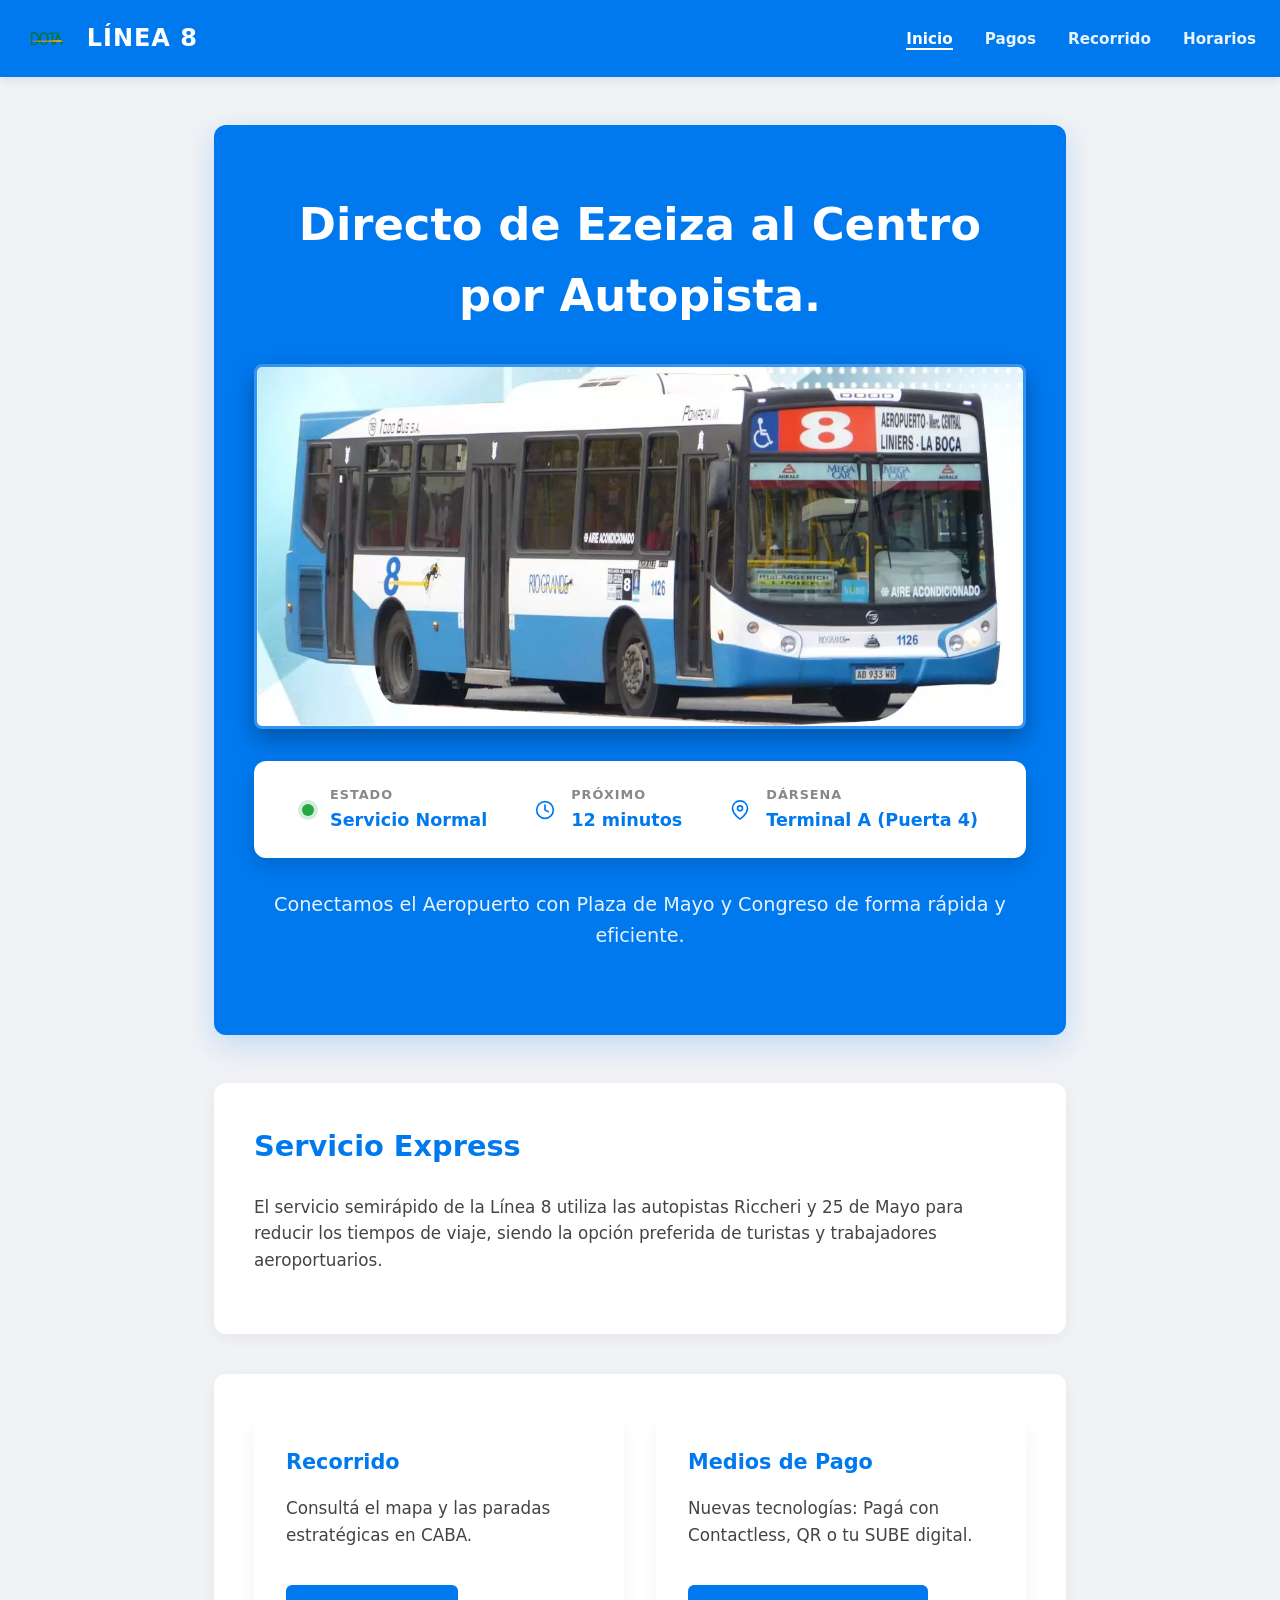
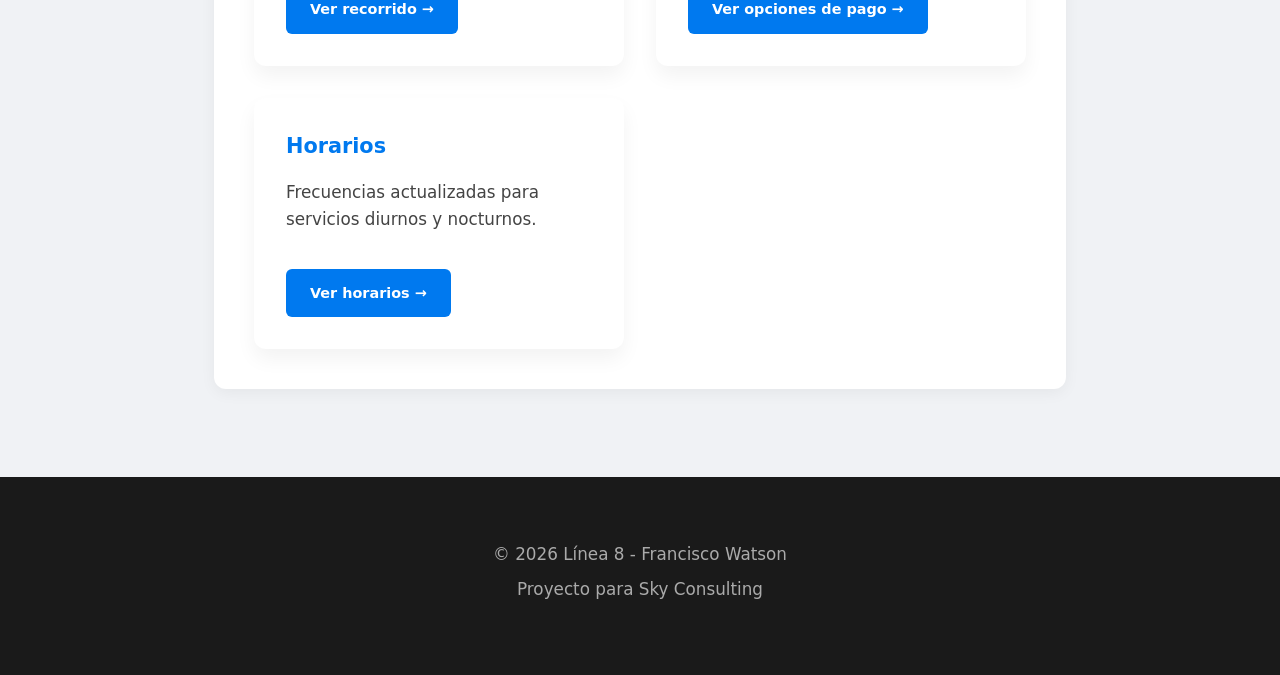
==== index.html @ 2a861554 "Agregar html's, script y style" ====
<!DOCTYPE html>
<html lang="es">
<head>
    <meta charset="UTF-8">
    <meta name="viewport" content="width=device-width, initial-scale=1.0">
    <title>Línea 8 - Semirápido | Inicio</title>
    <link rel="stylesheet" href="css/style.css">
</head>
<body>
    <header>
        <div class="logo">
            <img src="Dota_logo.png" alt="Logo DOTA" class="dota-logo">
            <h1>Línea 8</h1>
        </div>
        <div class="menu-toggle">
            <span></span>
            <span></span>
            <span></span>
        </div>
        <nav>
            <ul>
                <li><a href="index.html" class="active">Inicio</a></li>
                <li><a href="pagos.html">Pagos</a></li>
                <li><a href="recorrido.html">Recorrido</a></li>
                <li><a href="horarios.html">Horarios</a></li>
            </ul>
        </nav>
    </header>

    <main>
        <section class="hero-simple">
            <h2>Directo de Ezeiza al Centro por Autopista.</h2>
            <div class="hero-image-container">
                <img src="linea-8.webp" alt="Colectivo Línea 8 Semirápido" class="hero-bus-image">
            </div>

            <!-- Panel de Información Rápida (UX Upgrade) -->
            <div class="status-panel">
                <div class="status-item">
                    <div class="status-indicator live"></div>
                    <div class="status-text">
                        <strong>Estado</strong>
                        <span>Servicio Normal</span>
                    </div>
                </div>
                <div class="status-item">
                    <div class="status-indicator info">
                        <svg width="20" height="20" viewBox="0 0 24 24" fill="none" stroke="currentColor" stroke-width="2" stroke-linecap="round" stroke-linejoin="round"><circle cx="12" cy="12" r="10"></circle><polyline points="12 6 12 12 16 14"></polyline></svg>
                    </div>
                    <div class="status-text">
                        <strong>Próximo</strong>
                        <span>12 minutos</span>
                    </div>
                </div>
                <div class="status-item">
                    <div class="status-indicator info">
                        <svg width="20" height="20" viewBox="0 0 24 24" fill="none" stroke="currentColor" stroke-width="2" stroke-linecap="round" stroke-linejoin="round"><path d="M21 10c0 7-9 13-9 13s-9-6-9-13a9 9 0 0 1 18 0z"></path><circle cx="12" cy="10" r="3"></circle></svg>
                    </div>
                    <div class="status-text">
                        <strong>Dársena</strong>
                        <span>Terminal A (Puerta 4)</span>
                    </div>
                </div>
            </div>

            <p>Conectamos el Aeropuerto con Plaza de Mayo y Congreso de forma rápida y eficiente.</p>
        </section>

        <section id="bienvenida">
            <h2>Servicio Express</h2>
            <p>El servicio semirápido de la Línea 8 utiliza las autopistas Riccheri y 25 de Mayo para reducir los tiempos de viaje, siendo la opción preferida de turistas y trabajadores aeroportuarios.</p>
        </section>

        <section id="accesos-rapidos" class="grid-cards">
            <div class="card">
                <h3>Recorrido</h3>
                <p>Consultá el mapa y las paradas estratégicas en CABA.</p>
                <a href="recorrido.html">Ver recorrido →</a>
            </div>
            <div class="card">
                <h3>Medios de Pago</h3>
                <p>Nuevas tecnologías: Pagá con Contactless, QR o tu SUBE digital.</p>
                <a href="pagos.html">Ver opciones de pago →</a>
            </div>
            <div class="card">
                <h3>Horarios</h3>
                <p>Frecuencias actualizadas para servicios diurnos y nocturnos.</p>
                <a href="horarios.html">Ver horarios →</a>
            </div>
        </section>
    </main>

    <footer>
        <div class="footer-content">
            <p>&copy; 2026 Línea 8 - Francisco Watson</p>
            <p>Proyecto para Sky Consulting</p>
        </div>
    </footer>

    <script src="js/script.js"></script>
</body>
</html>
---- css/style.css ----
/* Variables de Color - Línea 8 Corporativo */
:root {
    --azul-corporativo: rgb(0, 121, 239);
    --azul-oscuro: rgb(0, 90, 180);
    --blanco: #ffffff;
    --gris-texto: #1a1a1a;
    --gris-suave: #f0f2f5;
    --borde: #d1d9e0;
    --fuente-principal: 'Segoe UI', system-ui, -apple-system, sans-serif;
}

/* Reset y Base */
* {
    margin: 0;
    padding: 0;
    box-sizing: border-box;
}

body {
    font-family: var(--fuente-principal);
    line-height: 1.6;
    color: var(--gris-texto);
    background-color: var(--gris-suave);
    -webkit-font-smoothing: antialiased;
}

/* Header Impactante */
header {
    background-color: var(--azul-corporativo);
    color: var(--blanco);
    padding: 1.2rem 1.5rem;
    position: sticky;
    top: 0;
    z-index: 1000;
    display: flex;
    justify-content: space-between;
    align-items: center;
    box-shadow: 0 2px 10px rgba(0,0,0,0.1);
}

.logo {
    display: flex;
    align-items: center;
    gap: 1rem;
}

.dota-logo {
    height: 35px;
    width: auto;
    /* Eliminado el filtro para respetar los colores originales de DOTA */
}

.logo h1 {
    font-size: 1.5rem;
    color: var(--blanco);
    font-weight: 800;
    text-transform: uppercase;
    letter-spacing: 1px;
}

nav ul {
    list-style: none;
    display: flex;
    gap: 2rem;
}

nav ul li a {
    color: rgba(255, 255, 255, 0.9);
    text-decoration: none;
    font-size: 0.95rem;
    font-weight: 600;
    transition: color 0.3s;
}

nav ul li a:hover, nav ul li a.active {
    color: var(--blanco);
    border-bottom: 2px solid var(--blanco);
}

.menu-toggle {
    display: none;
    flex-direction: column;
    gap: 5px;
    cursor: pointer;
}

.menu-toggle span {
    width: 25px;
    height: 3px;
    background-color: var(--blanco);
}

/* Layout */
main {
    max-width: 900px;
    margin: 0 auto;
    padding: 3rem 1.5rem;
}

section {
    background: var(--blanco);
    padding: 2.5rem;
    border-radius: 12px;
    margin-bottom: 2.5rem;
    box-shadow: 0 4px 15px rgba(0,0,0,0.05);
}

h2 {
    font-size: 1.8rem;
    color: var(--azul-corporativo);
    margin-bottom: 1.5rem;
    font-weight: 700;
}

p {
    margin-bottom: 1.25rem;
    font-size: 1.05rem;
    color: #444;
}

/* Hero con Color */
.hero-simple {
    background: var(--azul-corporativo);
    color: var(--blanco);
    padding: 4rem 2.5rem;
    border-radius: 12px;
    text-align: center;
    margin-bottom: 3rem;
    box-shadow: 0 10px 30px rgba(0, 121, 239, 0.2);
}

.hero-simple h2 {
    color: var(--blanco);
    font-size: 2.8rem;
    margin-bottom: 1rem;
}

.hero-simple p {
    color: rgba(255, 255, 255, 0.9);
    font-size: 1.2rem;
}

/* Estilos para la imagen del colectivo */
.hero-image-container {
    margin: 2rem 0;
    width: 100%;
    display: flex;
    justify-content: center;
}

.hero-bus-image {
    max-width: 100%;
    height: auto;
    border-radius: 8px;
    box-shadow: 0 10px 25px rgba(0, 0, 0, 0.3);
    border: 3px solid rgba(255, 255, 255, 0.2);
}

/* Panel de Estado - UX Upgrade */
.status-panel {
    display: flex;
    justify-content: space-around;
    background: var(--blanco);
    padding: 1.5rem;
    border-radius: 12px;
    margin: 2rem 0;
    box-shadow: 0 8px 20px rgba(0, 0, 0, 0.15);
    color: var(--gris-texto);
}

.status-item {
    display: flex;
    align-items: center;
    gap: 1rem;
    text-align: left;
}

.status-indicator {
    display: flex;
    align-items: center;
    justify-content: center;
}

.status-indicator.live {
    width: 12px;
    height: 12px;
    background-color: #28a745;
    border-radius: 50%;
    box-shadow: 0 0 0 4px rgba(40, 167, 69, 0.2);
}

.status-indicator.info {
    color: var(--azul-corporativo);
}

.status-text {
    display: flex;
    flex-direction: column;
}

.status-text strong {
    font-size: 0.8rem;
    text-transform: uppercase;
    color: #888;
    letter-spacing: 1px;
}

.status-text span {
    font-size: 1.1rem;
    font-weight: 700;
    color: var(--azul-corporativo);
}

/* Responsive Status Panel */
@media (max-width: 600px) {
    .status-panel {
        flex-direction: column;
        gap: 1.5rem;
        align-items: flex-start;
        padding-left: 2.5rem;
    }
}

/* Cards con más presencia */
.grid-cards {
    display: grid;
    grid-template-columns: repeat(auto-fit, minmax(280px, 1fr));
    gap: 2rem;
}

.card {
    border: none;
    padding: 2rem;
    border-radius: 12px;
    background: var(--blanco);
    box-shadow: 0 10px 20px rgba(0,0,0,0.05);
    transition: transform 0.3s ease;
}

.card:hover {
    transform: translateY(-5px);
}

.card h3 {
    font-size: 1.3rem;
    margin-bottom: 1rem;
    color: var(--azul-corporativo);
}

.card a {
    display: inline-block;
    margin-top: 1rem;
    padding: 0.8rem 1.5rem;
    background-color: var(--azul-corporativo);
    color: var(--blanco);
    text-decoration: none;
    border-radius: 6px;
    font-weight: 600;
    font-size: 0.9rem;
}

/* Tablas */
.table-container {
    border-radius: 8px;
    overflow: hidden;
    box-shadow: 0 5px 15px rgba(0,0,0,0.05);
}

table {
    width: 100%;
    border-collapse: collapse;
}

th {
    background-color: var(--azul-corporativo);
    color: var(--blanco);
    font-weight: 600;
    text-align: left;
    padding: 1.2rem;
}

td {
    padding: 1.2rem;
    border-top: 1px solid var(--gris-suave);
}

/* Alertas */
.alert {
    background-color: #e3f2fd;
    border-left: 6px solid var(--azul-corporativo);
    padding: 1.5rem;
    margin: 2rem 0;
    border-radius: 0 8px 8px 0;
}

/* Footer */
footer {
    background-color: #1a1a1a;
    color: #fff;
    padding: 4rem 1.5rem;
    text-align: center;
}

.footer-content p {
    color: #aaa;
    margin-bottom: 0.5rem;
}

/* Responsive */
@media (max-width: 768px) {
    .menu-toggle {
        display: flex;
    }

    nav ul {
        display: none;
        flex-direction: column;
        position: absolute;
        top: 100%;
        left: 0;
        right: 0;
        background: var(--azul-corporativo);
        padding: 2rem;
        gap: 1.5rem;
    }

    nav ul.active {
        display: flex;
    }

    .hero-simple h2 {
        font-size: 2rem;
    }
}
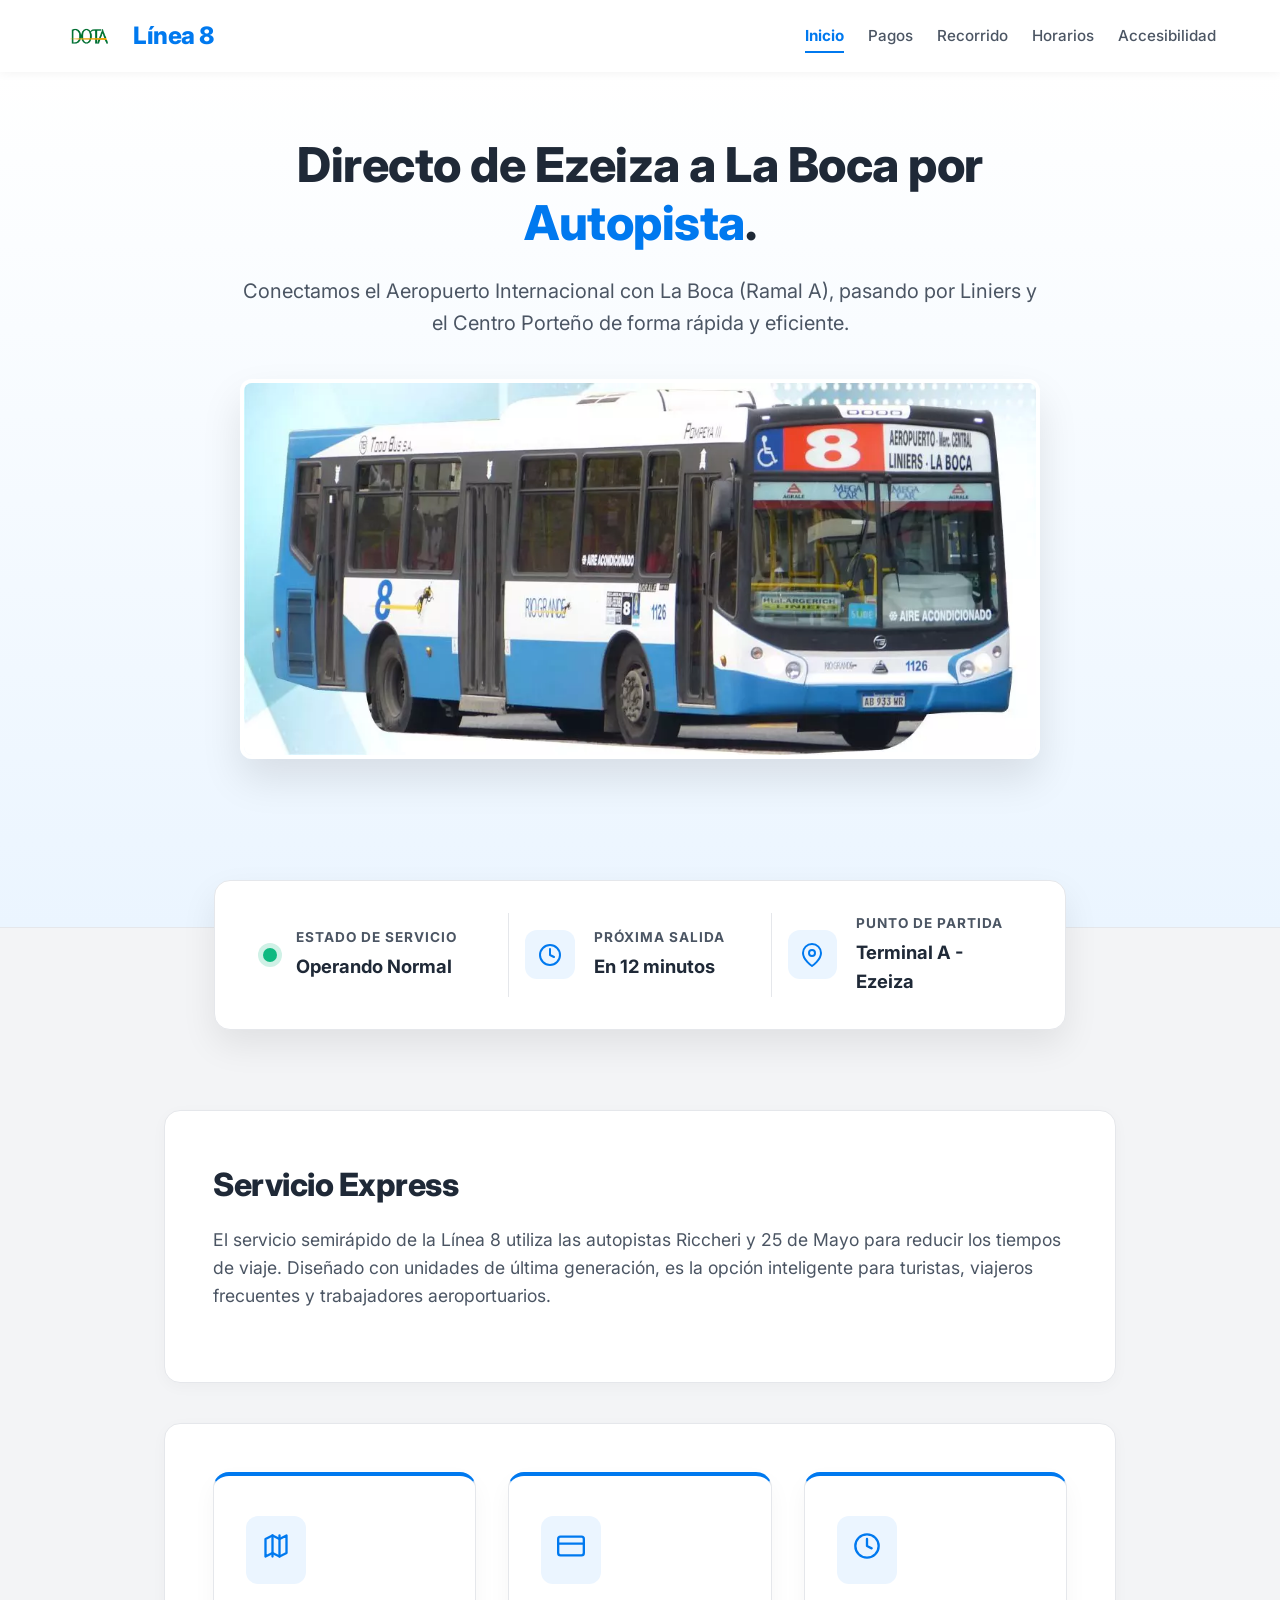
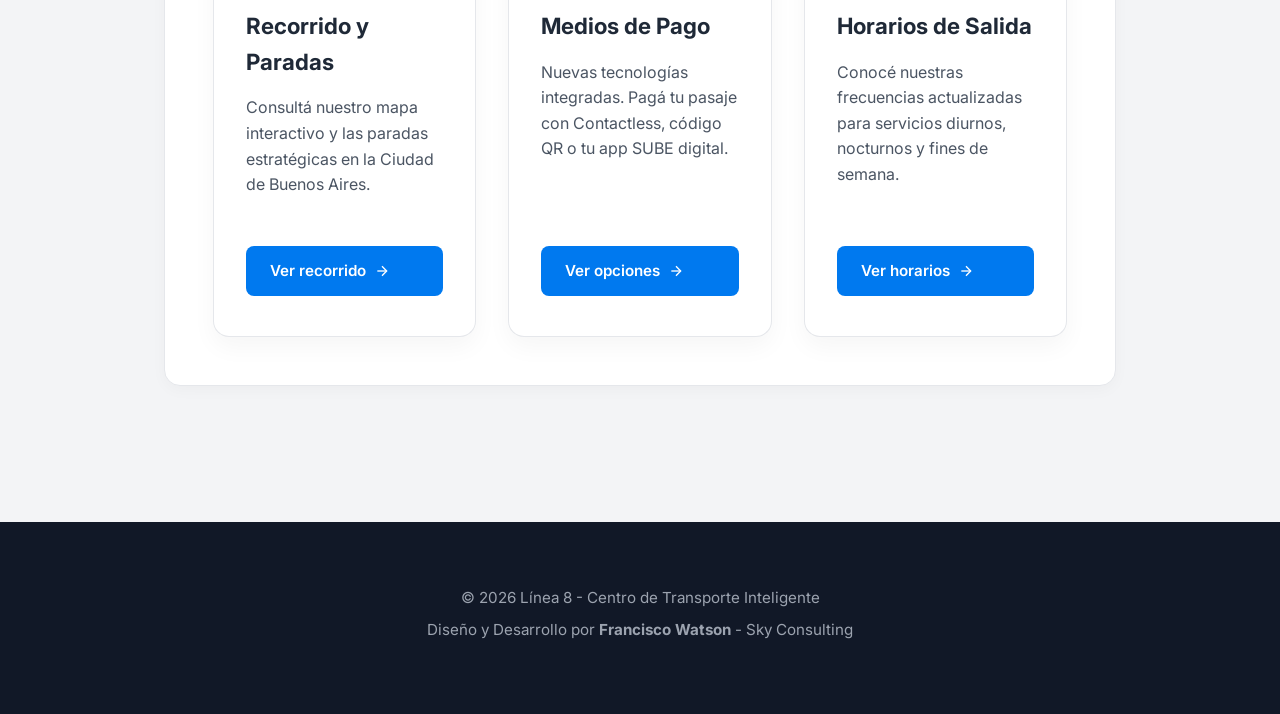
==== commit 3b90d9ea: "Ajustar estilos" ====
--- a/index.html
+++ b/index.html
@@ -4,6 +4,10 @@
     <meta charset="UTF-8">
     <meta name="viewport" content="width=device-width, initial-scale=1.0">
     <title>Línea 8 - Semirápido | Inicio</title>
+    <!-- Google Fonts: Inter para un look premium -->
+    <link rel="preconnect" href="https://fonts.googleapis.com">
+    <link rel="preconnect" href="https://fonts.gstatic.com" crossorigin>
+    <link href="https://fonts.googleapis.com/css2?family=Inter:wght@400;500;600;700;800&display=swap" rel="stylesheet">
     <link rel="stylesheet" href="css/style.css">
 </head>
 <body>
@@ -23,77 +27,98 @@
                 <li><a href="pagos.html">Pagos</a></li>
                 <li><a href="recorrido.html">Recorrido</a></li>
                 <li><a href="horarios.html">Horarios</a></li>
+                <li><a href="accesibilidad.html">Accesibilidad</a></li>
             </ul>
         </nav>
     </header>
 
-    <main>
-        <section class="hero-simple">
-            <h2>Directo de Ezeiza al Centro por Autopista.</h2>
+    <div class="hero-wrapper">
+        <div class="hero-content">
+            <h2>Directo de Ezeiza a La Boca por <span>Autopista</span>.</h2>
+            <p>Conectamos el Aeropuerto Internacional con La Boca (Ramal A), pasando por Liniers y el Centro Porteño de forma rápida y eficiente.</p>
             <div class="hero-image-container">
                 <img src="linea-8.webp" alt="Colectivo Línea 8 Semirápido" class="hero-bus-image">
             </div>
+        </div>
+    </div>
 
-            <!-- Panel de Información Rápida (UX Upgrade) -->
-            <div class="status-panel">
-                <div class="status-item">
-                    <div class="status-indicator live"></div>
-                    <div class="status-text">
-                        <strong>Estado</strong>
-                        <span>Servicio Normal</span>
-                    </div>
-                </div>
-                <div class="status-item">
-                    <div class="status-indicator info">
-                        <svg width="20" height="20" viewBox="0 0 24 24" fill="none" stroke="currentColor" stroke-width="2" stroke-linecap="round" stroke-linejoin="round"><circle cx="12" cy="12" r="10"></circle><polyline points="12 6 12 12 16 14"></polyline></svg>
-                    </div>
-                    <div class="status-text">
-                        <strong>Próximo</strong>
-                        <span>12 minutos</span>
-                    </div>
-                </div>
-                <div class="status-item">
-                    <div class="status-indicator info">
-                        <svg width="20" height="20" viewBox="0 0 24 24" fill="none" stroke="currentColor" stroke-width="2" stroke-linecap="round" stroke-linejoin="round"><path d="M21 10c0 7-9 13-9 13s-9-6-9-13a9 9 0 0 1 18 0z"></path><circle cx="12" cy="10" r="3"></circle></svg>
-                    </div>
-                    <div class="status-text">
-                        <strong>Dársena</strong>
-                        <span>Terminal A (Puerta 4)</span>
-                    </div>
+    <!-- Panel de Información Rápida superpuesto al Hero -->
+    <div class="status-panel-container">
+        <div class="status-panel">
+            <div class="status-item">
+                <div class="status-indicator live"></div>
+                <div class="status-text">
+                    <strong>Estado de servicio</strong>
+                    <span>Operando Normal</span>
                 </div>
             </div>
+            <div class="status-item">
+                <div class="status-indicator info">
+                    <svg width="24" height="24" viewBox="0 0 24 24" fill="none" stroke="currentColor" stroke-width="2" stroke-linecap="round" stroke-linejoin="round"><circle cx="12" cy="12" r="10"></circle><polyline points="12 6 12 12 16 14"></polyline></svg>
+                </div>
+                <div class="status-text">
+                    <strong>Próxima Salida</strong>
+                    <span>En 12 minutos</span>
+                </div>
+            </div>
+            <div class="status-item">
+                <div class="status-indicator info">
+                    <svg width="24" height="24" viewBox="0 0 24 24" fill="none" stroke="currentColor" stroke-width="2" stroke-linecap="round" stroke-linejoin="round"><path d="M21 10c0 7-9 13-9 13s-9-6-9-13a9 9 0 0 1 18 0z"></path><circle cx="12" cy="10" r="3"></circle></svg>
+                </div>
+                <div class="status-text">
+                    <strong>Punto de Partida</strong>
+                    <span>Terminal A - Ezeiza</span>
+                </div>
+            </div>
+        </div>
+    </div>
 
-            <p>Conectamos el Aeropuerto con Plaza de Mayo y Congreso de forma rápida y eficiente.</p>
-        </section>
-
+    <main>
         <section id="bienvenida">
             <h2>Servicio Express</h2>
-            <p>El servicio semirápido de la Línea 8 utiliza las autopistas Riccheri y 25 de Mayo para reducir los tiempos de viaje, siendo la opción preferida de turistas y trabajadores aeroportuarios.</p>
+            <p>El servicio semirápido de la Línea 8 utiliza las autopistas Riccheri y 25 de Mayo para reducir los tiempos de viaje. Diseñado con unidades de última generación, es la opción inteligente para turistas, viajeros frecuentes y trabajadores aeroportuarios.</p>
         </section>
 
         <section id="accesos-rapidos" class="grid-cards">
             <div class="card">
-                <h3>Recorrido</h3>
-                <p>Consultá el mapa y las paradas estratégicas en CABA.</p>
-                <a href="recorrido.html">Ver recorrido →</a>
+                <div class="card-icon">
+                    <svg width="28" height="28" viewBox="0 0 24 24" fill="none" stroke="currentColor" stroke-width="2" stroke-linecap="round" stroke-linejoin="round"><polygon points="3 6 9 3 15 6 21 3 21 18 15 21 9 18 3 21"></polygon><line x1="9" y1="3" x2="9" y2="21"></line><line x1="15" y1="3" x2="15" y2="21"></line></svg>
+                </div>
+                <h3>Recorrido y Paradas</h3>
+                <p>Consultá nuestro mapa interactivo y las paradas estratégicas en la Ciudad de Buenos Aires.</p>
+                <a href="recorrido.html">Ver recorrido 
+                    <svg width="16" height="16" viewBox="0 0 24 24" fill="none" stroke="currentColor" stroke-width="2"><line x1="5" y1="12" x2="19" y2="12"></line><polyline points="12 5 19 12 12 19"></polyline></svg>
+                </a>
             </div>
+            
             <div class="card">
+                <div class="card-icon">
+                    <svg width="28" height="28" viewBox="0 0 24 24" fill="none" stroke="currentColor" stroke-width="2" stroke-linecap="round" stroke-linejoin="round"><rect x="1" y="4" width="22" height="16" rx="2" ry="2"></rect><line x1="1" y1="10" x2="23" y2="10"></line></svg>
+                </div>
                 <h3>Medios de Pago</h3>
-                <p>Nuevas tecnologías: Pagá con Contactless, QR o tu SUBE digital.</p>
-                <a href="pagos.html">Ver opciones de pago →</a>
+                <p>Nuevas tecnologías integradas. Pagá tu pasaje con Contactless, código QR o tu app SUBE digital.</p>
+                <a href="pagos.html">Ver opciones 
+                    <svg width="16" height="16" viewBox="0 0 24 24" fill="none" stroke="currentColor" stroke-width="2"><line x1="5" y1="12" x2="19" y2="12"></line><polyline points="12 5 19 12 12 19"></polyline></svg>
+                </a>
             </div>
+            
             <div class="card">
-                <h3>Horarios</h3>
-                <p>Frecuencias actualizadas para servicios diurnos y nocturnos.</p>
-                <a href="horarios.html">Ver horarios →</a>
+                <div class="card-icon">
+                    <svg width="28" height="28" viewBox="0 0 24 24" fill="none" stroke="currentColor" stroke-width="2" stroke-linecap="round" stroke-linejoin="round"><circle cx="12" cy="12" r="10"></circle><polyline points="12 6 12 12 16 14"></polyline></svg>
+                </div>
+                <h3>Horarios de Salida</h3>
+                <p>Conocé nuestras frecuencias actualizadas para servicios diurnos, nocturnos y fines de semana.</p>
+                <a href="horarios.html">Ver horarios 
+                    <svg width="16" height="16" viewBox="0 0 24 24" fill="none" stroke="currentColor" stroke-width="2"><line x1="5" y1="12" x2="19" y2="12"></line><polyline points="12 5 19 12 12 19"></polyline></svg>
+                </a>
             </div>
         </section>
     </main>
 
     <footer>
         <div class="footer-content">
-            <p>&copy; 2026 Línea 8 - Francisco Watson</p>
-            <p>Proyecto para Sky Consulting</p>
+            <p>&copy; 2026 Línea 8 - Centro de Transporte Inteligente</p>
+            <p>Diseño y Desarrollo por <strong>Francisco Watson</strong> - Sky Consulting</p>
         </div>
     </footer>
 
--- a/css/style.css
+++ b/css/style.css
@@ -1,12 +1,14 @@
-/* Variables de Color - Línea 8 Corporativo */
+/* Variables de Color - Línea 8 */
 :root {
     --azul-corporativo: rgb(0, 121, 239);
-    --azul-oscuro: rgb(0, 90, 180);
+    --azul-oscuro: rgb(0, 75, 160);
+    --azul-claro: rgb(235, 245, 255);
     --blanco: #ffffff;
-    --gris-texto: #1a1a1a;
-    --gris-suave: #f0f2f5;
-    --borde: #d1d9e0;
-    --fuente-principal: 'Segoe UI', system-ui, -apple-system, sans-serif;
+    --gris-texto: #1f2937;
+    --gris-secundario: #4b5563;
+    --gris-fondo: #f3f4f6;
+    --borde: #e5e7eb;
+    --fuente-principal: 'Inter', system-ui, -apple-system, sans-serif;
 }
 
 /* Reset y Base */
@@ -20,22 +22,21 @@
     font-family: var(--fuente-principal);
     line-height: 1.6;
     color: var(--gris-texto);
-    background-color: var(--gris-suave);
+    background-color: var(--gris-fondo);
     -webkit-font-smoothing: antialiased;
 }
 
-/* Header Impactante */
+/* Header  (Claro) */
 header {
-    background-color: var(--azul-corporativo);
-    color: var(--blanco);
-    padding: 1.2rem 1.5rem;
+    background-color: var(--blanco);
+    padding: 1rem 5%;
     position: sticky;
     top: 0;
     z-index: 1000;
     display: flex;
     justify-content: space-between;
     align-items: center;
-    box-shadow: 0 2px 10px rgba(0,0,0,0.1);
+    box-shadow: 0 1px 10px rgba(0, 0, 0, 0.05);
 }
 
 .logo {
@@ -45,104 +46,129 @@
 }
 
 .dota-logo {
-    height: 35px;
+    height: 40px;
     width: auto;
-    /* Eliminado el filtro para respetar los colores originales de DOTA */
 }
 
 .logo h1 {
     font-size: 1.5rem;
-    color: var(--blanco);
+    color: var(--azul-corporativo);
     font-weight: 800;
-    text-transform: uppercase;
-    letter-spacing: 1px;
+    letter-spacing: -0.5px;
 }
 
 nav ul {
     list-style: none;
     display: flex;
-    gap: 2rem;
+    gap: 1.5rem; 
 }
 
 nav ul li a {
-    color: rgba(255, 255, 255, 0.9);
+    color: var(--gris-secundario);
     text-decoration: none;
     font-size: 0.95rem;
-    font-weight: 600;
-    transition: color 0.3s;
+    font-weight: 500;
+    transition: all 0.3s ease;
+    padding: 0.5rem 0;
+    position: relative;
+}
+
+nav ul li a::after {
+    content: '';
+    position: absolute;
+    bottom: 0;
+    left: 0;
+    width: 0%;
+    height: 2px;
+    background-color: var(--azul-corporativo);
+    transition: width 0.3s ease;
 }
 
 nav ul li a:hover, nav ul li a.active {
-    color: var(--blanco);
-    border-bottom: 2px solid var(--blanco);
+    color: var(--azul-corporativo);
+    font-weight: 700;
+}
+
+nav ul li a:hover::after, nav ul li a.active::after {
+    width: 100%;
 }
 
 .menu-toggle {
     display: none;
     flex-direction: column;
-    gap: 5px;
+    gap: 6px;
     cursor: pointer;
 }
 
 .menu-toggle span {
-    width: 25px;
+    width: 28px;
     height: 3px;
-    background-color: var(--blanco);
-}
-
-/* Layout */
+    background-color: var(--azul-corporativo);
+    border-radius: 3px;
+}
+
+/* Layout Principal */
 main {
-    max-width: 900px;
+    max-width: 1000px;
     margin: 0 auto;
-    padding: 3rem 1.5rem;
+    padding: 2rem 1.5rem;
 }
 
 section {
     background: var(--blanco);
-    padding: 2.5rem;
-    border-radius: 12px;
+    padding: 3rem;
+    border-radius: 16px;
     margin-bottom: 2.5rem;
-    box-shadow: 0 4px 15px rgba(0,0,0,0.05);
+    box-shadow: 0 4px 15px rgba(0,0,0,0.03);
+    border: 1px solid var(--borde);
 }
 
 h2 {
-    font-size: 1.8rem;
+    font-size: 2rem;
+    color: var(--gris-texto);
+    margin-bottom: 1rem;
+    font-weight: 800;
+    letter-spacing: -0.5px;
+}
+
+p {
+    margin-bottom: 1.5rem;
+    font-size: 1.1rem;
+    color: var(--gris-secundario);
+}
+
+/* Hero Premium (Clean & Light) */
+.hero-wrapper {
+    background: linear-gradient(180deg, var(--blanco) 0%, var(--azul-claro) 100%);
+    padding: 4rem 1.5rem 8rem 1.5rem;
+    text-align: center;
+    border-bottom: 1px solid var(--borde);
+    margin-bottom: 3rem;
+}
+
+.hero-content {
+    max-width: 800px;
+    margin: 0 auto;
+}
+
+.hero-wrapper h2 {
+    color: var(--gris-texto);
+    font-size: 3rem;
+    margin-bottom: 1.5rem;
+    line-height: 1.2;
+}
+
+.hero-wrapper h2 span {
     color: var(--azul-corporativo);
-    margin-bottom: 1.5rem;
-    font-weight: 700;
-}
-
-p {
-    margin-bottom: 1.25rem;
-    font-size: 1.05rem;
-    color: #444;
-}
-
-/* Hero con Color */
-.hero-simple {
-    background: var(--azul-corporativo);
-    color: var(--blanco);
-    padding: 4rem 2.5rem;
-    border-radius: 12px;
-    text-align: center;
-    margin-bottom: 3rem;
-    box-shadow: 0 10px 30px rgba(0, 121, 239, 0.2);
-}
-
-.hero-simple h2 {
-    color: var(--blanco);
-    font-size: 2.8rem;
-    margin-bottom: 1rem;
-}
-
-.hero-simple p {
-    color: rgba(255, 255, 255, 0.9);
-    font-size: 1.2rem;
-}
-
-/* Estilos para la imagen del colectivo */
+}
+
+.hero-wrapper p {
+    color: var(--gris-secundario);
+    font-size: 1.25rem;
+}
+
 .hero-image-container {
-    margin: 2rem 0;
+    margin: 2.5rem 0;
     width: 100%;
     display: flex;
     justify-content: center;
@@ -151,28 +177,48 @@
 .hero-bus-image {
     max-width: 100%;
     height: auto;
-    border-radius: 8px;
-    box-shadow: 0 10px 25px rgba(0, 0, 0, 0.3);
-    border: 3px solid rgba(255, 255, 255, 0.2);
-}
-
-/* Panel de Estado - UX Upgrade */
+    border-radius: 12px;
+    box-shadow: 0 20px 40px rgba(0, 0, 0, 0.1);
+    border: 4px solid var(--blanco);
+    transform: translateY(0);
+    transition: transform 0.3s ease;
+}
+
+.hero-bus-image:hover {
+    transform: translateY(-5px);
+}
+
+/* Panel de Estado - Flotante */
+.status-panel-container {
+    max-width: 900px;
+    margin: -6rem auto 3rem auto; 
+    position: relative;
+    z-index: 10;
+    padding: 0 1.5rem;
+}
+
 .status-panel {
     display: flex;
-    justify-content: space-around;
+    justify-content: space-between;
     background: var(--blanco);
-    padding: 1.5rem;
-    border-radius: 12px;
-    margin: 2rem 0;
-    box-shadow: 0 8px 20px rgba(0, 0, 0, 0.15);
-    color: var(--gris-texto);
+    padding: 2rem;
+    border-radius: 16px;
+    box-shadow: 0 15px 35px rgba(0, 0, 0, 0.08);
+    border: 1px solid var(--borde);
 }
 
 .status-item {
     display: flex;
     align-items: center;
-    gap: 1rem;
+    gap: 1.2rem;
     text-align: left;
+    flex: 1;
+    padding: 0 1rem;
+    border-right: 1px solid var(--borde);
+}
+
+.status-item:last-child {
+    border-right: none;
 }
 
 .status-indicator {
@@ -182,15 +228,25 @@
 }
 
 .status-indicator.live {
-    width: 12px;
-    height: 12px;
-    background-color: #28a745;
+    width: 14px;
+    height: 14px;
+    background-color: #10b981; 
     border-radius: 50%;
-    box-shadow: 0 0 0 4px rgba(40, 167, 69, 0.2);
+    box-shadow: 0 0 0 5px rgba(16, 185, 129, 0.2);
+    animation: pulse 2s infinite;
+}
+
+@keyframes pulse {
+    0% { box-shadow: 0 0 0 0 rgba(16, 185, 129, 0.4); }
+    70% { box-shadow: 0 0 0 10px rgba(16, 185, 129, 0); }
+    100% { box-shadow: 0 0 0 0 rgba(16, 185, 129, 0); }
 }
 
 .status-indicator.info {
     color: var(--azul-corporativo);
+    background: var(--azul-claro);
+    padding: 0.8rem;
+    border-radius: 12px;
 }
 
 .status-text {
@@ -199,71 +255,90 @@
 }
 
 .status-text strong {
-    font-size: 0.8rem;
+    font-size: 0.85rem;
     text-transform: uppercase;
-    color: #888;
+    color: var(--gris-secundario);
     letter-spacing: 1px;
+    margin-bottom: 0.2rem;
 }
 
 .status-text span {
-    font-size: 1.1rem;
+    font-size: 1.15rem;
     font-weight: 700;
-    color: var(--azul-corporativo);
-}
-
-/* Responsive Status Panel */
-@media (max-width: 600px) {
-    .status-panel {
-        flex-direction: column;
-        gap: 1.5rem;
-        align-items: flex-start;
-        padding-left: 2.5rem;
-    }
-}
-
-/* Cards con más presencia */
+    color: var(--gris-texto);
+}
+
+/* Cards Premium */
 .grid-cards {
     display: grid;
-    grid-template-columns: repeat(auto-fit, minmax(280px, 1fr));
+    grid-template-columns: repeat(auto-fit, minmax(250px, 1fr));
     gap: 2rem;
 }
 
 .card {
     border: none;
-    padding: 2rem;
+    padding: 2.5rem 2rem;
+    border-radius: 16px;
+    background: var(--blanco);
+    box-shadow: 0 10px 25px rgba(0,0,0,0.04);
+    border: 1px solid var(--borde);
+    border-top: 4px solid var(--azul-corporativo); 
+    transition: all 0.3s ease;
+    display: flex;
+    flex-direction: column;
+}
+
+.card:hover {
+    transform: translateY(-8px);
+    box-shadow: 0 20px 35px rgba(0, 121, 239, 0.1);
+}
+
+.card-icon {
+    color: var(--azul-corporativo);
+    margin-bottom: 1.5rem;
+    background: var(--azul-claro);
+    width: max-content;
+    padding: 1rem;
     border-radius: 12px;
-    background: var(--blanco);
-    box-shadow: 0 10px 20px rgba(0,0,0,0.05);
-    transition: transform 0.3s ease;
-}
-
-.card:hover {
-    transform: translateY(-5px);
 }
 
 .card h3 {
-    font-size: 1.3rem;
+    font-size: 1.4rem;
     margin-bottom: 1rem;
-    color: var(--azul-corporativo);
+    color: var(--gris-texto);
+    font-weight: 700;
+}
+
+.card p {
+    flex-grow: 1;
+    font-size: 1rem;
 }
 
 .card a {
-    display: inline-block;
-    margin-top: 1rem;
+    display: inline-flex;
+    align-items: center;
+    gap: 0.5rem;
+    margin-top: 1.5rem;
     padding: 0.8rem 1.5rem;
     background-color: var(--azul-corporativo);
     color: var(--blanco);
     text-decoration: none;
-    border-radius: 6px;
+    border-radius: 8px;
     font-weight: 600;
-    font-size: 0.9rem;
-}
-
-/* Tablas */
+    font-size: 0.95rem;
+    transition: background-color 0.3s;
+}
+
+.card a:hover {
+    background-color: var(--azul-oscuro);
+}
+
+/* Elementos UI (Tablas y Alertas) */
 .table-container {
-    border-radius: 8px;
+    border-radius: 12px;
     overflow: hidden;
-    box-shadow: 0 5px 15px rgba(0,0,0,0.05);
+    box-shadow: 0 10px 25px rgba(0,0,0,0.04);
+    border: 1px solid var(--borde);
 }
 
 table {
@@ -272,41 +347,124 @@
 }
 
 th {
+    background-color: var(--gris-fondo);
+    color: var(--gris-texto);
+    font-weight: 700;
+    text-align: left;
+    padding: 1.5rem;
+    font-size: 0.9rem;
+    text-transform: uppercase;
+    letter-spacing: 0.5px;
+    border-bottom: 2px solid var(--borde);
+}
+
+td {
+    padding: 1.5rem;
+    border-bottom: 1px solid var(--borde);
+    color: var(--gris-secundario);
+    font-weight: 500;
+}
+
+tr:last-child td {
+    border-bottom: none;
+}
+
+.alert {
+    background-color: var(--azul-claro);
+    border-left: 6px solid var(--azul-corporativo);
+    padding: 1.5rem 2rem;
+    margin: 2rem 0;
+    border-radius: 0 12px 12px 0;
+    display: flex;
+    align-items: center;
+    gap: 1rem;
+    color: var(--azul-oscuro);
+}
+
+/* Cajas de Itinerario Detallado */
+.detailed-route-section {
+    margin-top: 4rem;
+    padding-top: 3rem;
+    border-top: 1px solid var(--borde);
+}
+
+.route-box {
+    background: var(--blanco);
+    border: 1px solid var(--borde);
+    border-radius: 12px;
+    margin-bottom: 1.5rem;
+    overflow: hidden;
+    box-shadow: 0 4px 15px rgba(0,0,0,0.02);
+}
+
+.route-header {
+    display: flex;
+    align-items: center;
+    gap: 1rem;
+    padding: 1.25rem 1.5rem;
+    color: var(--blanco);
+}
+
+.route-header.ida {
     background-color: var(--azul-corporativo);
-    color: var(--blanco);
+}
+
+.route-header.regreso {
+    background-color: var(--azul-oscuro);
+}
+
+.route-header h3 {
+    margin: 0;
+    font-size: 1.1rem;
     font-weight: 600;
-    text-align: left;
-    padding: 1.2rem;
-}
-
-td {
-    padding: 1.2rem;
-    border-top: 1px solid var(--gris-suave);
-}
-
-/* Alertas */
-.alert {
-    background-color: #e3f2fd;
-    border-left: 6px solid var(--azul-corporativo);
+}
+
+.route-content {
     padding: 1.5rem;
-    margin: 2rem 0;
-    border-radius: 0 8px 8px 0;
+    background: #fafafa;
+}
+
+.route-content p {
+    font-size: 0.95rem;
+    line-height: 1.8;
+    color: var(--gris-secundario);
+    margin: 0;
 }
 
 /* Footer */
 footer {
-    background-color: #1a1a1a;
+    background-color: #111827;
     color: #fff;
-    padding: 4rem 1.5rem;
+    padding: 4rem 5%;
     text-align: center;
+    margin-top: 4rem;
 }
 
 .footer-content p {
-    color: #aaa;
+    color: #9ca3af;
     margin-bottom: 0.5rem;
-}
-
-/* Responsive */
+    font-size: 0.95rem;
+}
+
+/* Responsive Ajustado */
+@media (max-width: 900px) {
+    .status-panel {
+        flex-direction: column;
+        gap: 1.5rem;
+    }
+    
+    .status-item {
+        border-right: none;
+        border-bottom: 1px solid var(--borde);
+        padding-bottom: 1.5rem;
+    }
+    
+    .status-item:last-child {
+        border-bottom: none;
+        padding-bottom: 0;
+    }
+}
+
 @media (max-width: 768px) {
     .menu-toggle {
         display: flex;
@@ -322,15 +480,14 @@
         background: var(--azul-corporativo);
         padding: 2rem;
         gap: 1.5rem;
+        box-shadow: 0 10px 20px rgba(0,0,0,0.1);
     }
 
     nav ul.active {
         display: flex;
     }
-
-    .hero-simple h2 {
-        font-size: 2rem;
-    }
-}
-
-
+    
+    .hero-wrapper h2 {
+        font-size: 2.2rem;
+    }
+}
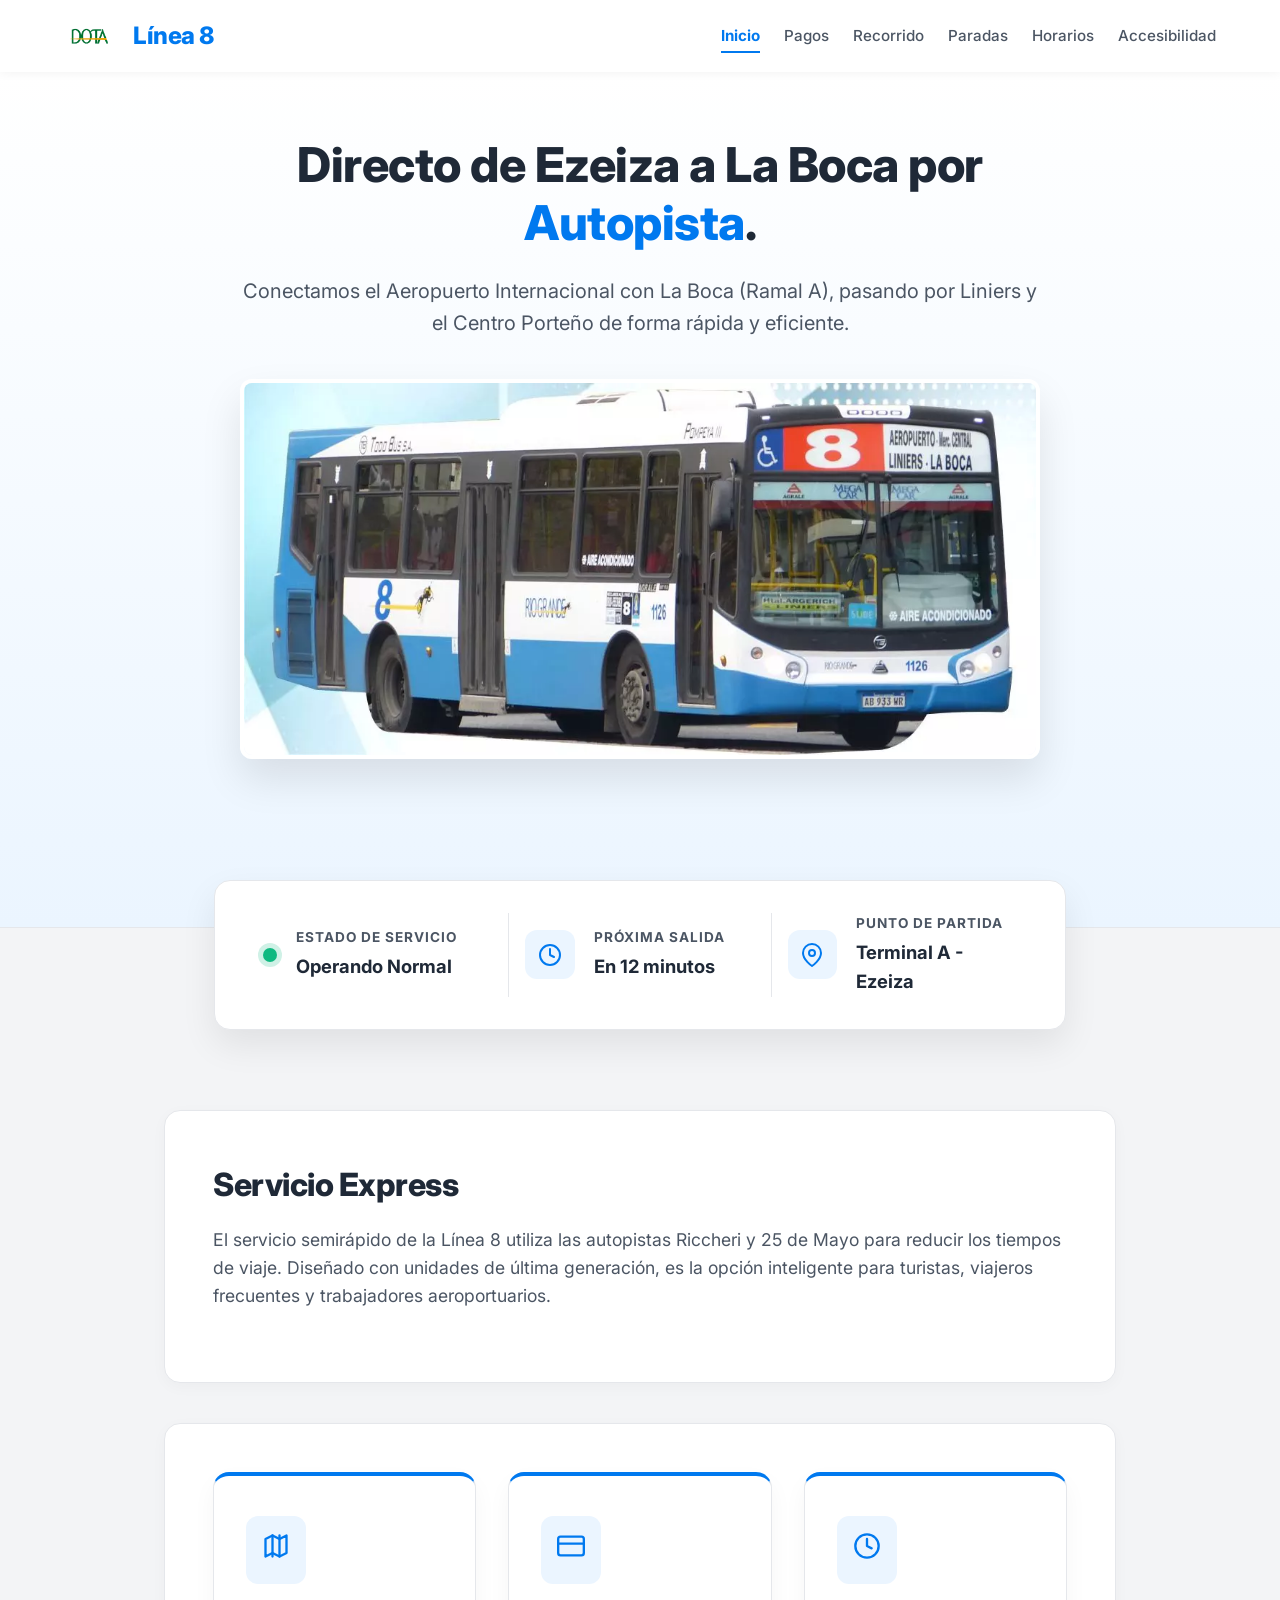
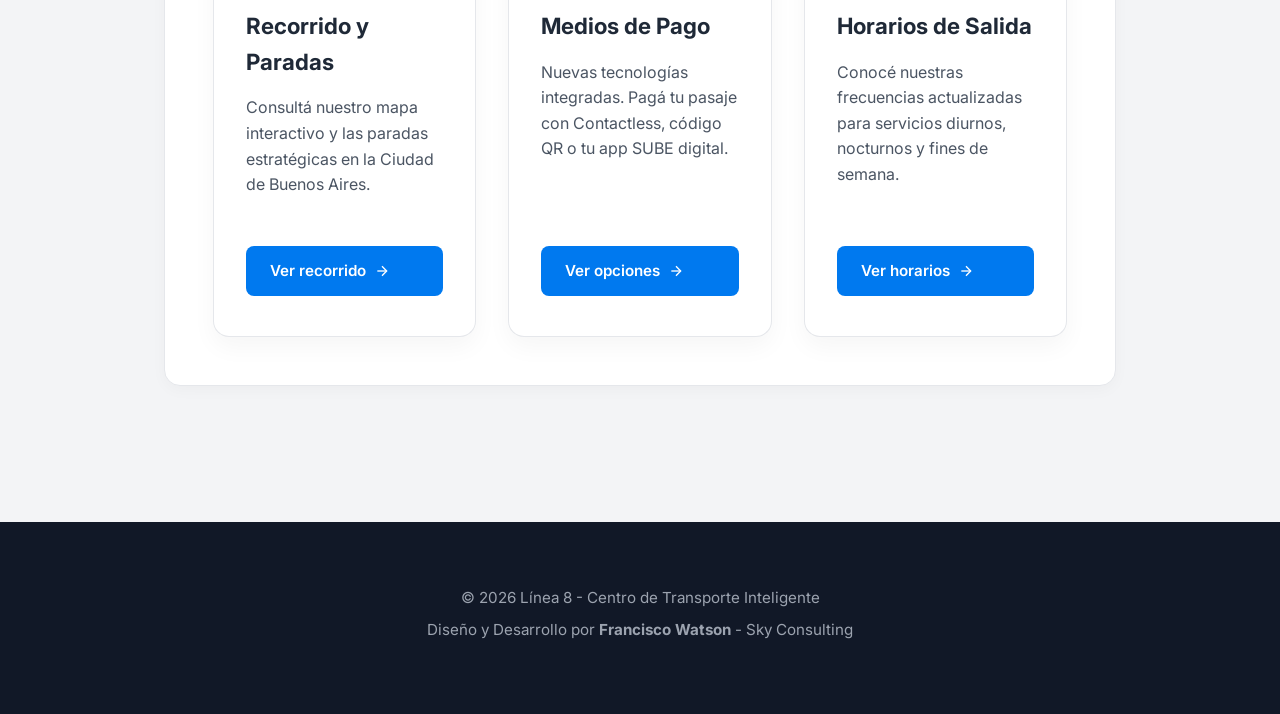
==== commit 42623330: "Agregar fotos de cada destino y ajustes" ====
--- a/index.html
+++ b/index.html
@@ -13,7 +13,7 @@
 <body>
     <header>
         <div class="logo">
-            <img src="Dota_logo.png" alt="Logo DOTA" class="dota-logo">
+            <img src="img/Dota_logo.png" alt="Logo DOTA" class="dota-logo">
             <h1>Línea 8</h1>
         </div>
         <div class="menu-toggle">
@@ -26,6 +26,7 @@
                 <li><a href="index.html" class="active">Inicio</a></li>
                 <li><a href="pagos.html">Pagos</a></li>
                 <li><a href="recorrido.html">Recorrido</a></li>
+                <li><a href="paradas.html">Paradas</a></li>
                 <li><a href="horarios.html">Horarios</a></li>
                 <li><a href="accesibilidad.html">Accesibilidad</a></li>
             </ul>
@@ -37,7 +38,7 @@
             <h2>Directo de Ezeiza a La Boca por <span>Autopista</span>.</h2>
             <p>Conectamos el Aeropuerto Internacional con La Boca (Ramal A), pasando por Liniers y el Centro Porteño de forma rápida y eficiente.</p>
             <div class="hero-image-container">
-                <img src="linea-8.webp" alt="Colectivo Línea 8 Semirápido" class="hero-bus-image">
+                <img src="img/linea-8.webp" alt="Colectivo Línea 8 Semirápido" class="hero-bus-image">
             </div>
         </div>
     </div>
--- a/css/style.css
+++ b/css/style.css
@@ -381,6 +381,76 @@
     color: var(--azul-oscuro);
 }
 
+/* Lista de Paradas */
+.stop-list {
+    list-style: none;
+    padding-left: 2.5rem;
+    margin-top: 2rem;
+}
+
+.stop-item {
+    margin-bottom: 2.5rem;
+    position: relative;
+    display: flex;
+    align-items: center;
+    gap: 1.5rem;
+}
+
+.stop-item::before {
+    content: '';
+    position: absolute;
+    left: -2.5rem;
+    top: 0.2rem;
+    width: 16px;
+    height: 16px;
+    background: var(--blanco);
+    border: 4px solid var(--azul-corporativo);
+    border-radius: 50%;
+    box-shadow: 0 0 0 4px rgba(0, 121, 239, 0.1);
+    transform: translateX(-50%);
+}
+
+.stop-item::after {
+    content: '';
+    position: absolute;
+    left: -2.5rem;
+    top: calc(0.2rem + 24px);
+    bottom: -2.5rem;
+    width: 3px;
+    background: var(--azul-corporativo);
+    transform: translateX(-50%);
+}
+
+.stop-item:last-child::after {
+    content: none;
+}
+
+.stop-text {
+    flex: 1;
+}
+
+.stop-item strong {
+    display: block;
+    font-size: 1.2rem;
+    color: var(--gris-texto);
+    margin-bottom: 0.3rem;
+}
+
+.stop-item span {
+    font-size: 1rem;
+    color: var(--gris-secundario);
+}
+
+.stop-image {
+    width: 120px;
+    height: 90px;
+    object-fit: cover;
+    border-radius: 12px;
+    border: 1px solid var(--borde);
+    box-shadow: 0 6px 12px rgba(0,0,0,0.06);
+    margin-left: auto;
+}
+
 /* Cajas de Itinerario Detallado */
 .detailed-route-section {
     margin-top: 4rem;
@@ -468,6 +538,7 @@
 @media (max-width: 768px) {
     .menu-toggle {
         display: flex;
+        margin-left: auto;
     }
 
     nav ul {
@@ -475,16 +546,24 @@
         flex-direction: column;
         position: absolute;
         top: 100%;
-        left: 0;
         right: 0;
-        background: var(--azul-corporativo);
-        padding: 2rem;
-        gap: 1.5rem;
+        left: auto;
+        background: var(--blanco);
+        padding: 1.5rem;
+        gap: 1rem;
         box-shadow: 0 10px 20px rgba(0,0,0,0.1);
+        border: 1px solid var(--borde);
+        border-radius: 12px;
+        align-items: flex-start;
+        min-width: 220px;
     }
 
     nav ul.active {
         display: flex;
+    }
+
+    nav ul li a {
+        color: var(--gris-texto);
     }
     
     .hero-wrapper h2 {
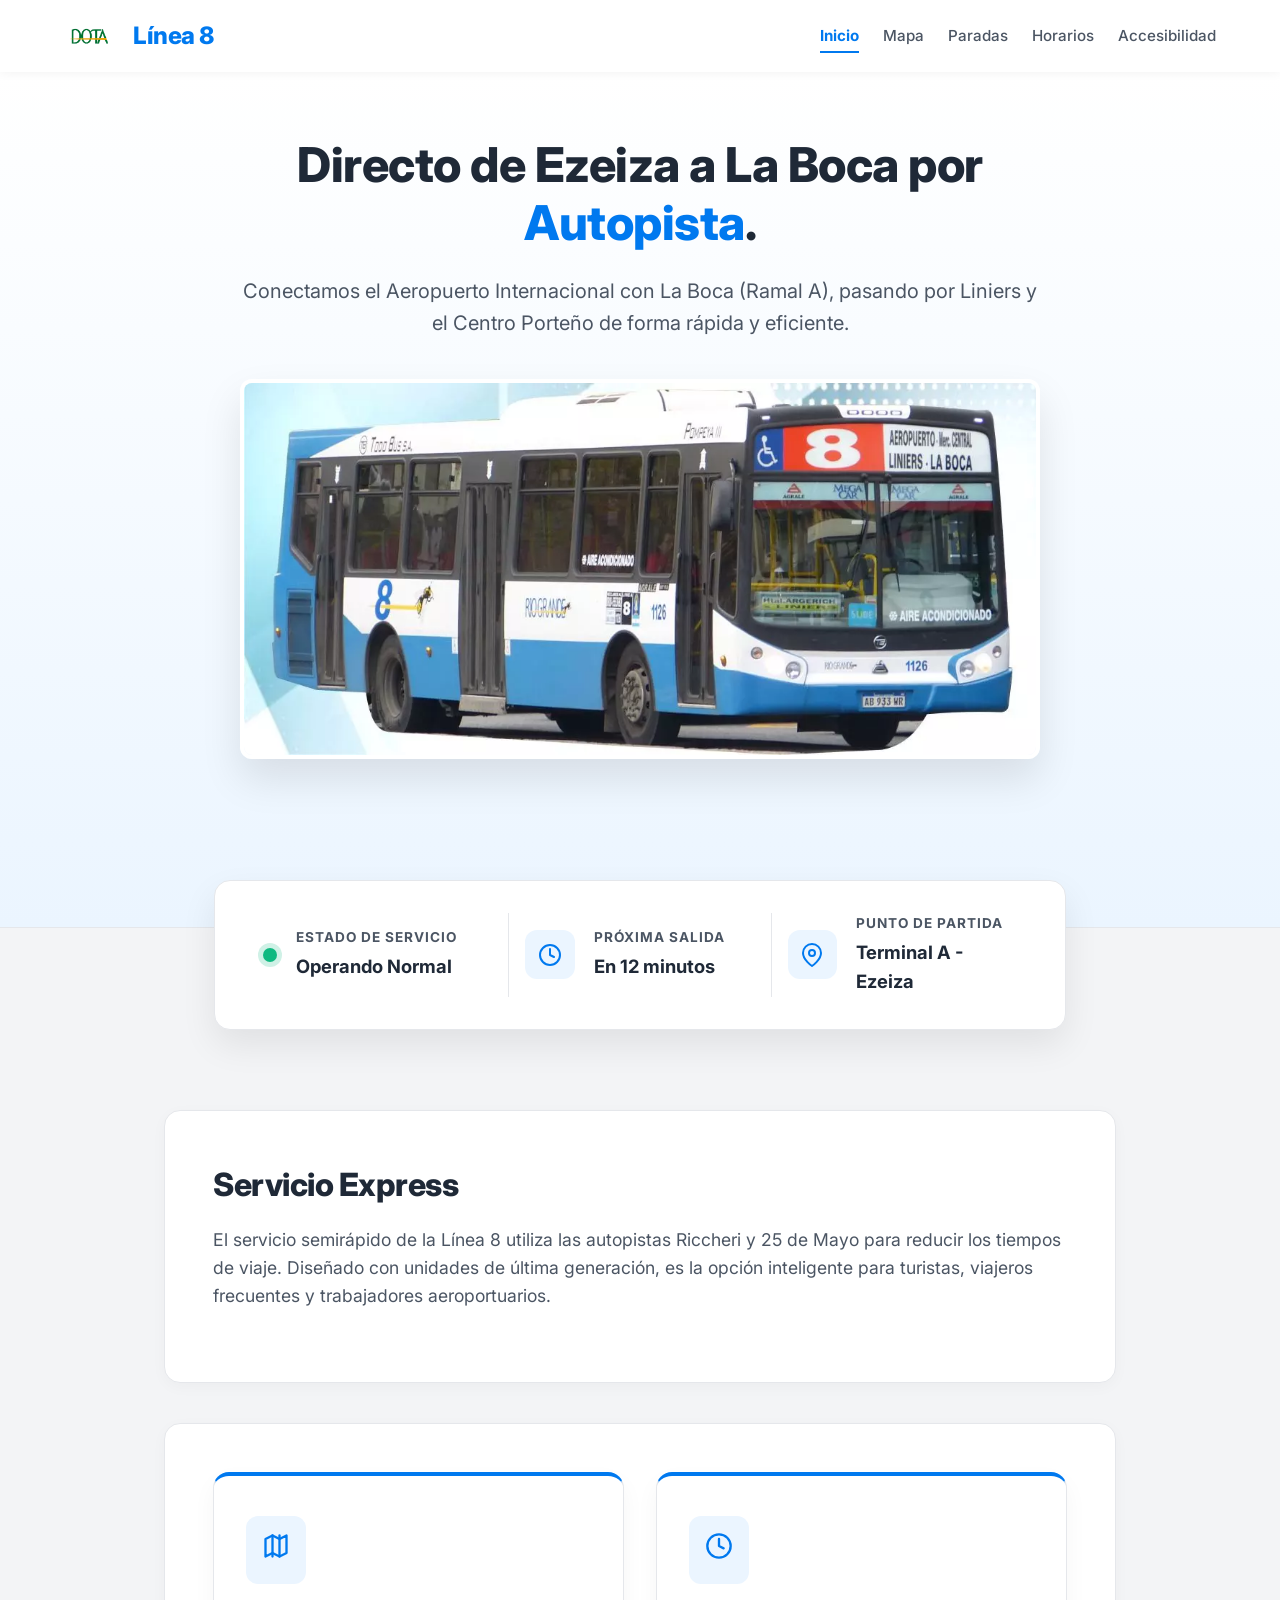
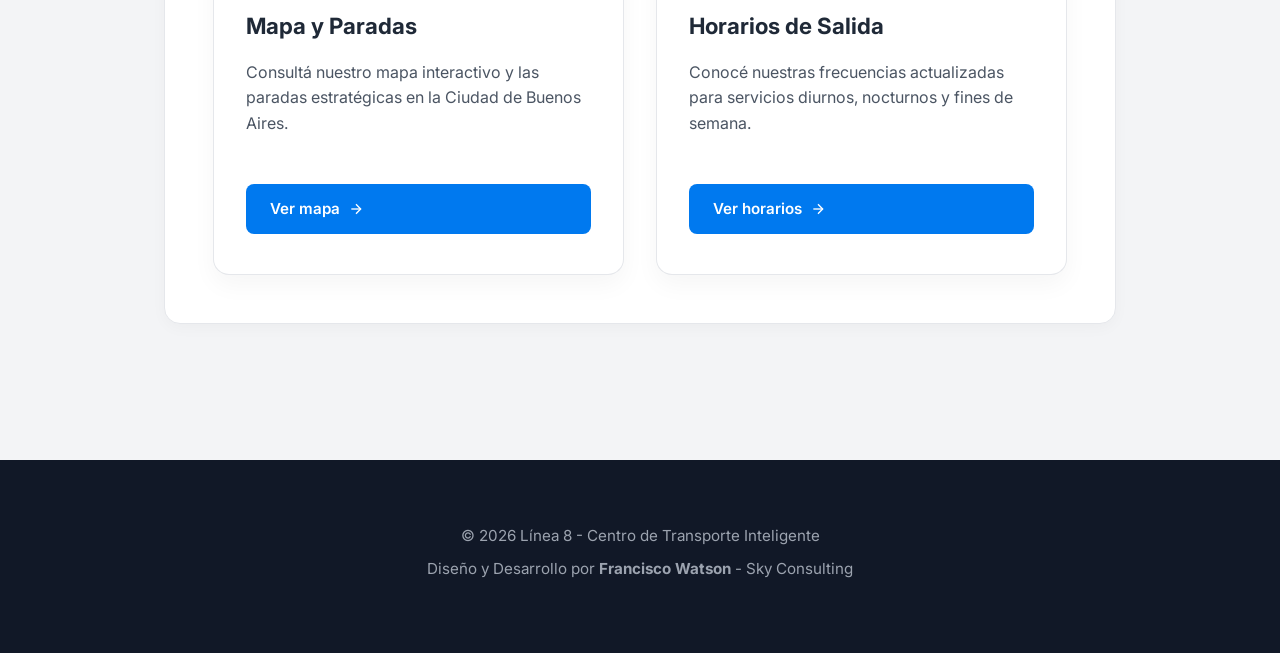
==== commit 2937898d: "Ajustar recorrido" ====
--- a/index.html
+++ b/index.html
@@ -24,8 +24,7 @@
         <nav>
             <ul>
                 <li><a href="index.html" class="active">Inicio</a></li>
-                <li><a href="pagos.html">Pagos</a></li>
-                <li><a href="recorrido.html">Recorrido</a></li>
+                <li><a href="mapa.html">Mapa</a></li>
                 <li><a href="paradas.html">Paradas</a></li>
                 <li><a href="horarios.html">Horarios</a></li>
                 <li><a href="accesibilidad.html">Accesibilidad</a></li>
@@ -85,20 +84,9 @@
                 <div class="card-icon">
                     <svg width="28" height="28" viewBox="0 0 24 24" fill="none" stroke="currentColor" stroke-width="2" stroke-linecap="round" stroke-linejoin="round"><polygon points="3 6 9 3 15 6 21 3 21 18 15 21 9 18 3 21"></polygon><line x1="9" y1="3" x2="9" y2="21"></line><line x1="15" y1="3" x2="15" y2="21"></line></svg>
                 </div>
-                <h3>Recorrido y Paradas</h3>
+                <h3>Mapa y Paradas</h3>
                 <p>Consultá nuestro mapa interactivo y las paradas estratégicas en la Ciudad de Buenos Aires.</p>
-                <a href="recorrido.html">Ver recorrido 
-                    <svg width="16" height="16" viewBox="0 0 24 24" fill="none" stroke="currentColor" stroke-width="2"><line x1="5" y1="12" x2="19" y2="12"></line><polyline points="12 5 19 12 12 19"></polyline></svg>
-                </a>
-            </div>
-            
-            <div class="card">
-                <div class="card-icon">
-                    <svg width="28" height="28" viewBox="0 0 24 24" fill="none" stroke="currentColor" stroke-width="2" stroke-linecap="round" stroke-linejoin="round"><rect x="1" y="4" width="22" height="16" rx="2" ry="2"></rect><line x1="1" y1="10" x2="23" y2="10"></line></svg>
-                </div>
-                <h3>Medios de Pago</h3>
-                <p>Nuevas tecnologías integradas. Pagá tu pasaje con Contactless, código QR o tu app SUBE digital.</p>
-                <a href="pagos.html">Ver opciones 
+                <a href="mapa.html">Ver mapa 
                     <svg width="16" height="16" viewBox="0 0 24 24" fill="none" stroke="currentColor" stroke-width="2"><line x1="5" y1="12" x2="19" y2="12"></line><polyline points="12 5 19 12 12 19"></polyline></svg>
                 </a>
             </div>
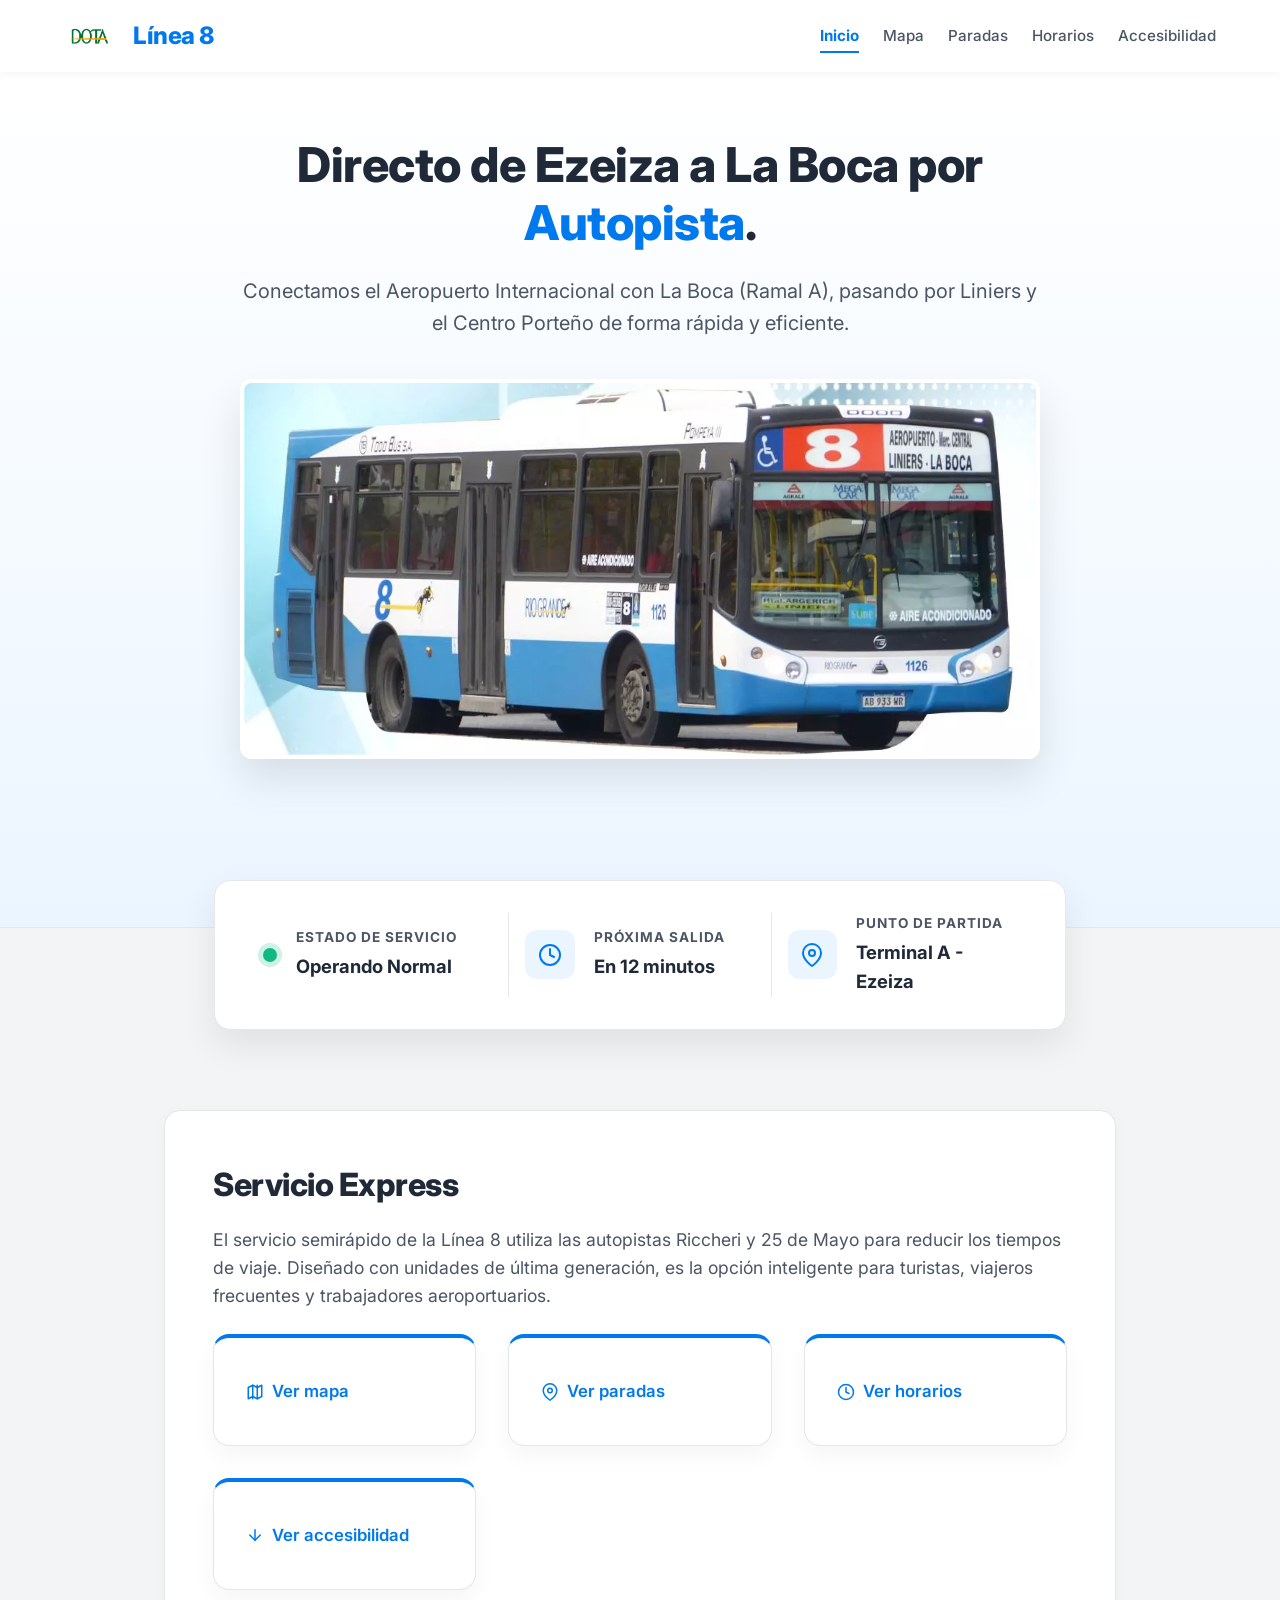
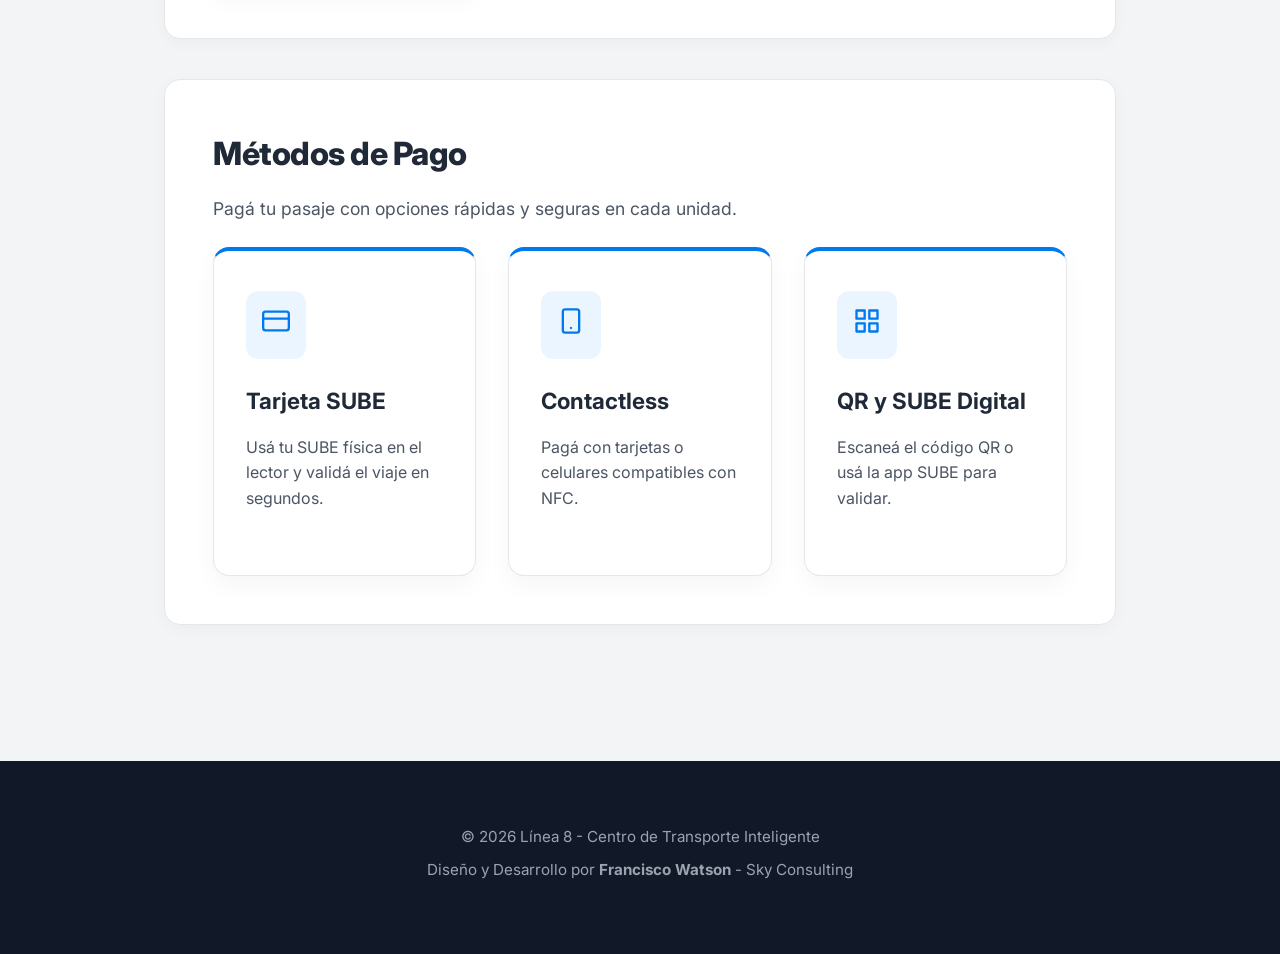
==== commit 0aa54f0c: "Ajustar pagina de inicio" ====
--- a/index.html
+++ b/index.html
@@ -77,29 +77,64 @@
         <section id="bienvenida">
             <h2>Servicio Express</h2>
             <p>El servicio semirápido de la Línea 8 utiliza las autopistas Riccheri y 25 de Mayo para reducir los tiempos de viaje. Diseñado con unidades de última generación, es la opción inteligente para turistas, viajeros frecuentes y trabajadores aeroportuarios.</p>
+            <div class="grid-cards" id="accesos-rapidos">
+                <div class="card">
+                    <a href="mapa.html">
+                        <svg width="18" height="18" viewBox="0 0 24 24" fill="none" stroke="currentColor" stroke-width="2" stroke-linecap="round" stroke-linejoin="round"><polygon points="3 6 9 3 15 6 21 3 21 18 15 21 9 18 3 21"></polygon><line x1="9" y1="3" x2="9" y2="21"></line><line x1="15" y1="3" x2="15" y2="21"></line></svg>
+                        Ver mapa
+                    </a>
+                </div>
+
+                <div class="card">
+                    <a href="paradas.html">
+                        <svg width="18" height="18" viewBox="0 0 24 24" fill="none" stroke="currentColor" stroke-width="2" stroke-linecap="round" stroke-linejoin="round"><path d="M21 10c0 7-9 13-9 13s-9-6-9-13a9 9 0 0 1 18 0z"></path><circle cx="12" cy="10" r="3"></circle></svg>
+                        Ver paradas
+                    </a>
+                </div>
+
+                <div class="card">
+                    <a href="horarios.html">
+                        <svg width="18" height="18" viewBox="0 0 24 24" fill="none" stroke="currentColor" stroke-width="2" stroke-linecap="round" stroke-linejoin="round"><circle cx="12" cy="12" r="10"></circle><polyline points="12 6 12 12 16 14"></polyline></svg>
+                        Ver horarios
+                    </a>
+                </div>
+
+                <div class="card">
+                    <a href="accesibilidad.html">
+                        <svg width="18" height="18" viewBox="0 0 24 24" fill="none" stroke="currentColor" stroke-width="2" stroke-linecap="round" stroke-linejoin="round"><line x1="12" y1="5" x2="12" y2="19"></line><polyline points="19 12 12 19 5 12"></polyline></svg>
+                        Ver accesibilidad
+                    </a>
+                </div>
+            </div>
         </section>
 
-        <section id="accesos-rapidos" class="grid-cards">
-            <div class="card">
-                <div class="card-icon">
-                    <svg width="28" height="28" viewBox="0 0 24 24" fill="none" stroke="currentColor" stroke-width="2" stroke-linecap="round" stroke-linejoin="round"><polygon points="3 6 9 3 15 6 21 3 21 18 15 21 9 18 3 21"></polygon><line x1="9" y1="3" x2="9" y2="21"></line><line x1="15" y1="3" x2="15" y2="21"></line></svg>
+        <section id="medios-de-pago">
+            <h2>Métodos de Pago</h2>
+            <p>Pagá tu pasaje con opciones rápidas y seguras en cada unidad.</p>
+            <div class="grid-cards">
+                <div class="card">
+                    <div class="card-icon">
+                        <svg width="28" height="28" viewBox="0 0 24 24" fill="none" stroke="currentColor" stroke-width="2" stroke-linecap="round" stroke-linejoin="round"><rect x="1" y="4" width="22" height="16" rx="2" ry="2"></rect><line x1="1" y1="10" x2="23" y2="10"></line></svg>
+                    </div>
+                    <h3>Tarjeta SUBE</h3>
+                    <p>Usá tu SUBE física en el lector y validá el viaje en segundos.</p>
                 </div>
-                <h3>Mapa y Paradas</h3>
-                <p>Consultá nuestro mapa interactivo y las paradas estratégicas en la Ciudad de Buenos Aires.</p>
-                <a href="mapa.html">Ver mapa 
-                    <svg width="16" height="16" viewBox="0 0 24 24" fill="none" stroke="currentColor" stroke-width="2"><line x1="5" y1="12" x2="19" y2="12"></line><polyline points="12 5 19 12 12 19"></polyline></svg>
-                </a>
-            </div>
-            
-            <div class="card">
-                <div class="card-icon">
-                    <svg width="28" height="28" viewBox="0 0 24 24" fill="none" stroke="currentColor" stroke-width="2" stroke-linecap="round" stroke-linejoin="round"><circle cx="12" cy="12" r="10"></circle><polyline points="12 6 12 12 16 14"></polyline></svg>
+
+                <div class="card">
+                    <div class="card-icon">
+                        <svg width="28" height="28" viewBox="0 0 24 24" fill="none" stroke="currentColor" stroke-width="2" stroke-linecap="round" stroke-linejoin="round"><rect x="5" y="2" width="14" height="20" rx="2" ry="2"></rect><line x1="12" y1="18" x2="12" y2="18"></line></svg>
+                    </div>
+                    <h3>Contactless</h3>
+                    <p>Pagá con tarjetas o celulares compatibles con NFC.</p>
                 </div>
-                <h3>Horarios de Salida</h3>
-                <p>Conocé nuestras frecuencias actualizadas para servicios diurnos, nocturnos y fines de semana.</p>
-                <a href="horarios.html">Ver horarios 
-                    <svg width="16" height="16" viewBox="0 0 24 24" fill="none" stroke="currentColor" stroke-width="2"><line x1="5" y1="12" x2="19" y2="12"></line><polyline points="12 5 19 12 12 19"></polyline></svg>
-                </a>
+
+                <div class="card">
+                    <div class="card-icon">
+                        <svg width="28" height="28" viewBox="0 0 24 24" fill="none" stroke="currentColor" stroke-width="2" stroke-linecap="round" stroke-linejoin="round"><rect x="3" y="3" width="7" height="7"></rect><rect x="14" y="3" width="7" height="7"></rect><rect x="14" y="14" width="7" height="7"></rect><rect x="3" y="14" width="7" height="7"></rect></svg>
+                    </div>
+                    <h3>QR y SUBE Digital</h3>
+                    <p>Escaneá el código QR o usá la app SUBE para validar.</p>
+                </div>
             </div>
         </section>
     </main>
--- a/css/style.css
+++ b/css/style.css
@@ -331,6 +331,19 @@
 
 .card a:hover {
     background-color: var(--azul-oscuro);
+}
+
+#accesos-rapidos .card a {
+    margin-top: 0;
+    padding: 0;
+    background: none;
+    color: var(--azul-corporativo);
+    font-size: 1.05rem;
+}
+
+#accesos-rapidos .card a:hover {
+    background: none;
+    color: var(--azul-oscuro);
 }
 
 /* Elementos UI (Tablas y Alertas) */
@@ -499,6 +512,51 @@
     line-height: 1.8;
     color: var(--gris-secundario);
     margin: 0;
+}
+
+.route-list {
+    list-style: none;
+    margin: 0;
+    padding: 0;
+    display: grid;
+    gap: 1rem;
+    counter-reset: route-step;
+}
+
+.route-list li {
+    display: grid;
+    grid-template-columns: 28px 1fr;
+    gap: 0.9rem;
+    align-items: start;
+}
+
+.route-list li::before {
+    counter-increment: route-step;
+    content: counter(route-step);
+    width: 28px;
+    height: 28px;
+    border-radius: 50%;
+    background: var(--azul-claro);
+    color: var(--azul-corporativo);
+    font-weight: 700;
+    font-size: 0.9rem;
+    display: inline-flex;
+    align-items: center;
+    justify-content: center;
+    margin-top: 0.1rem;
+}
+
+.route-list strong {
+    display: block;
+    font-size: 1rem;
+    color: var(--gris-texto);
+    margin-bottom: 0.2rem;
+}
+
+.route-list span {
+    font-size: 0.95rem;
+    color: var(--gris-secundario);
+    line-height: 1.7;
 }
 
 /* Footer */
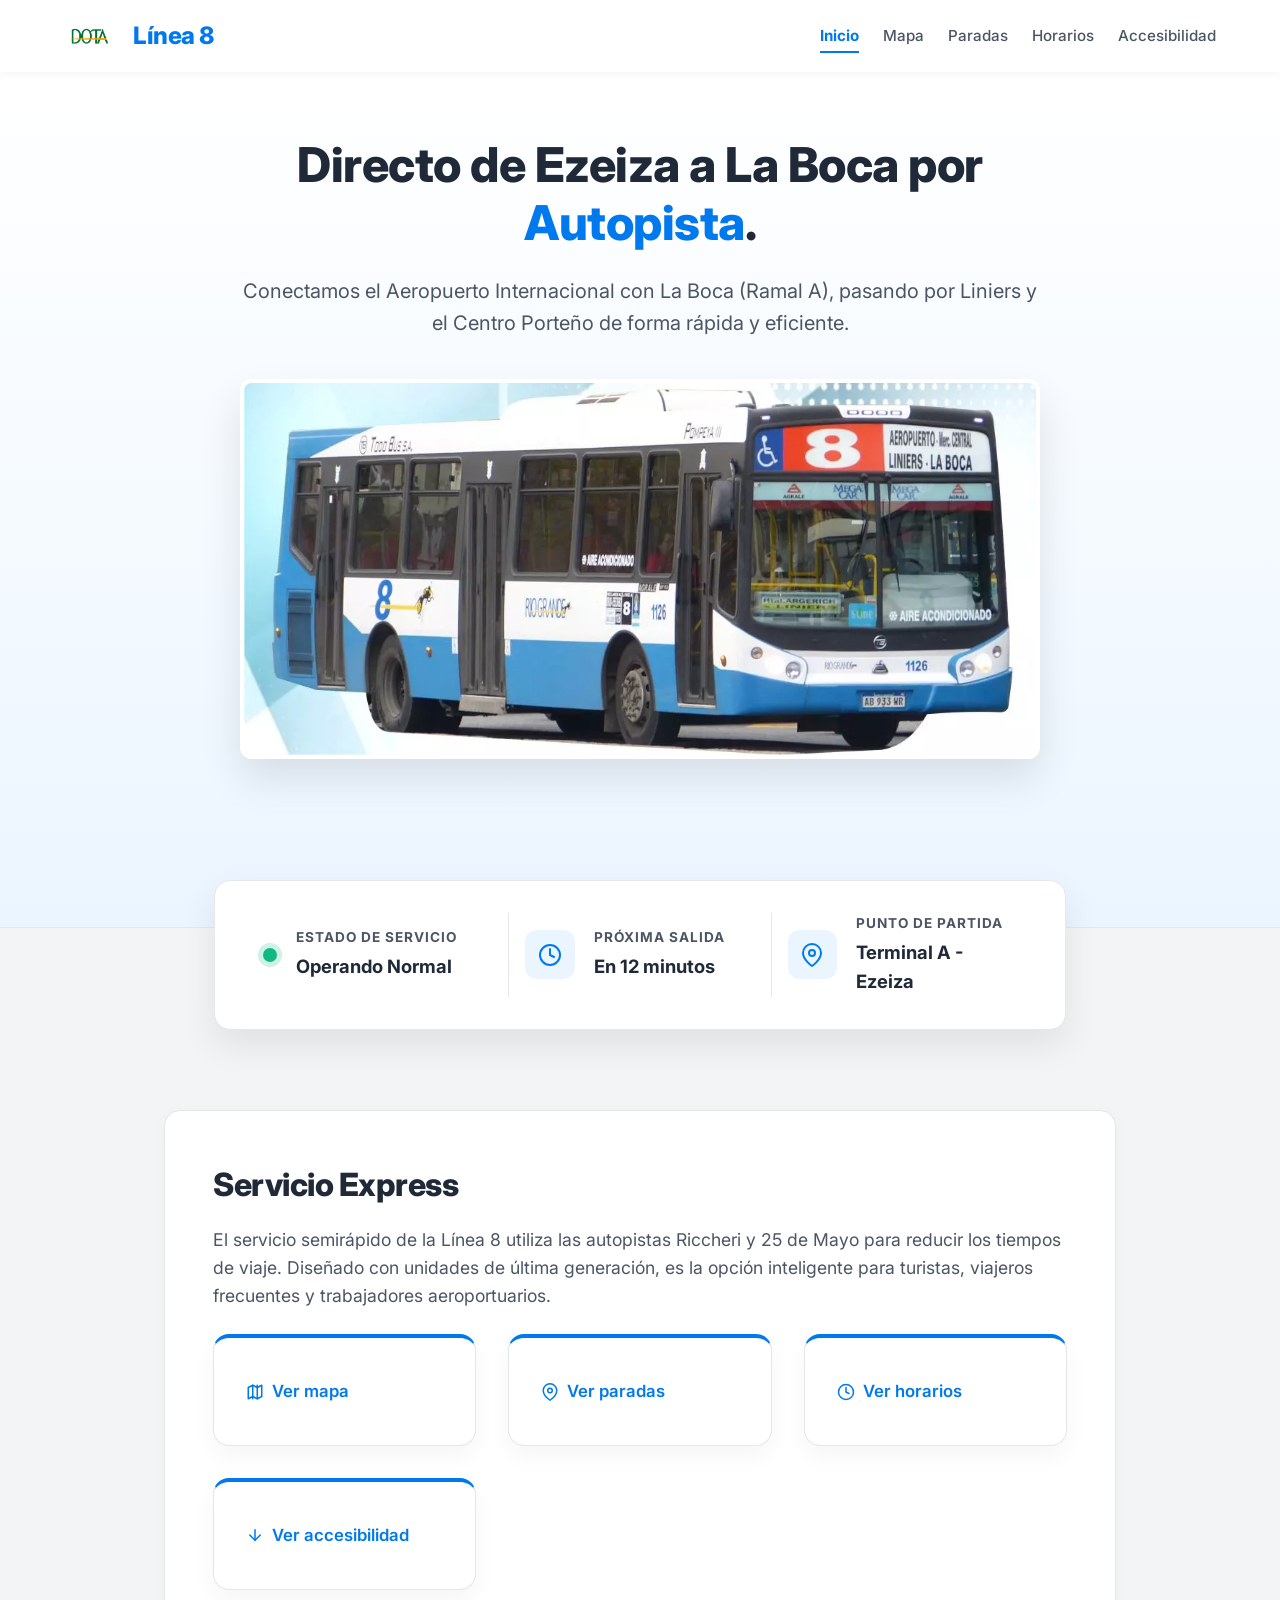
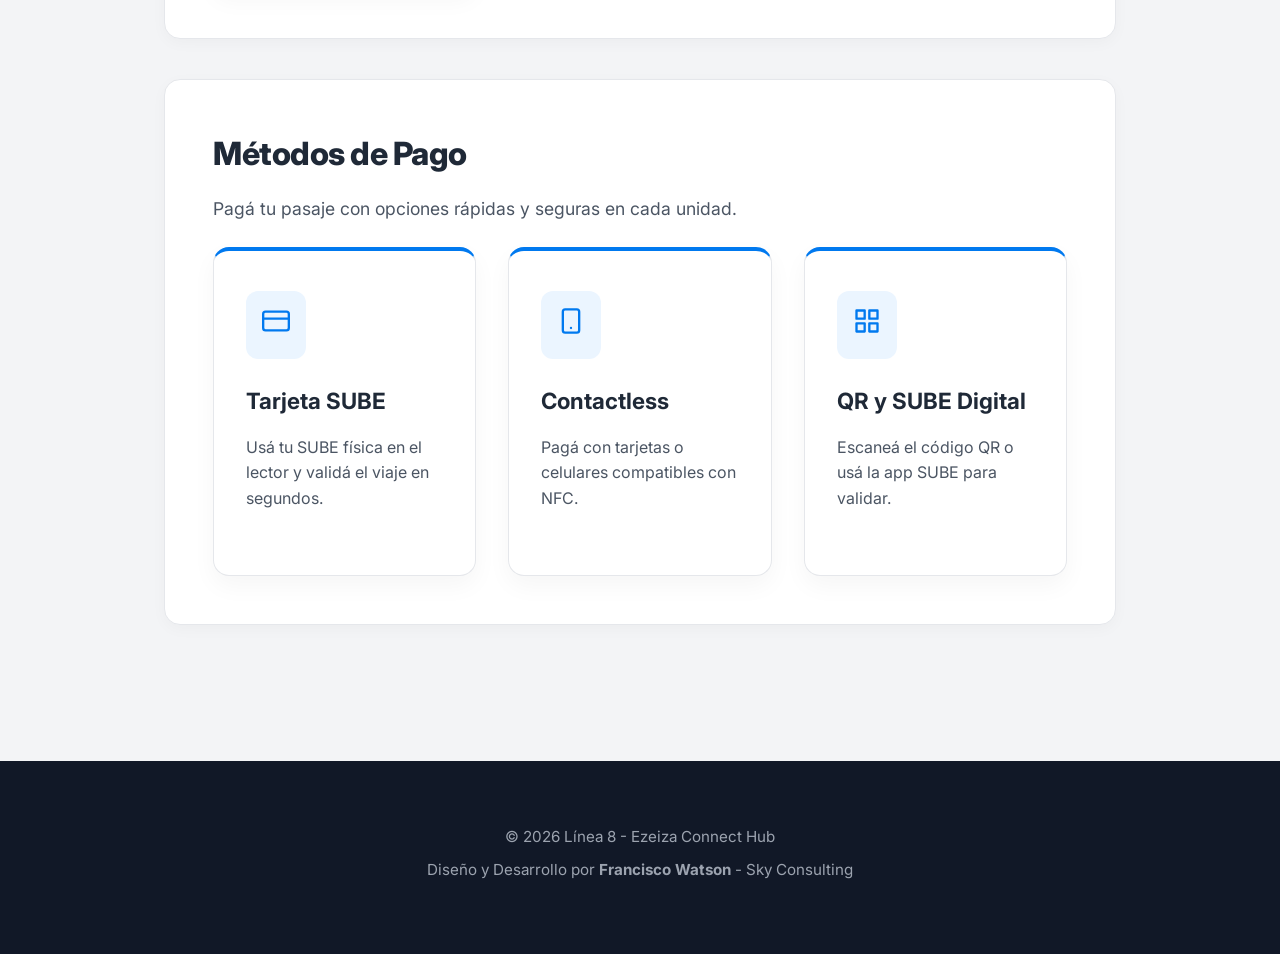
==== commit c161f396: "Ajustar footer" ====
--- a/index.html
+++ b/index.html
@@ -141,7 +141,7 @@
 
     <footer>
         <div class="footer-content">
-            <p>&copy; 2026 Línea 8 - Centro de Transporte Inteligente</p>
+            <p>&copy; 2026 Línea 8 - Ezeiza Connect Hub</p>
             <p>Diseño y Desarrollo por <strong>Francisco Watson</strong> - Sky Consulting</p>
         </div>
     </footer>
